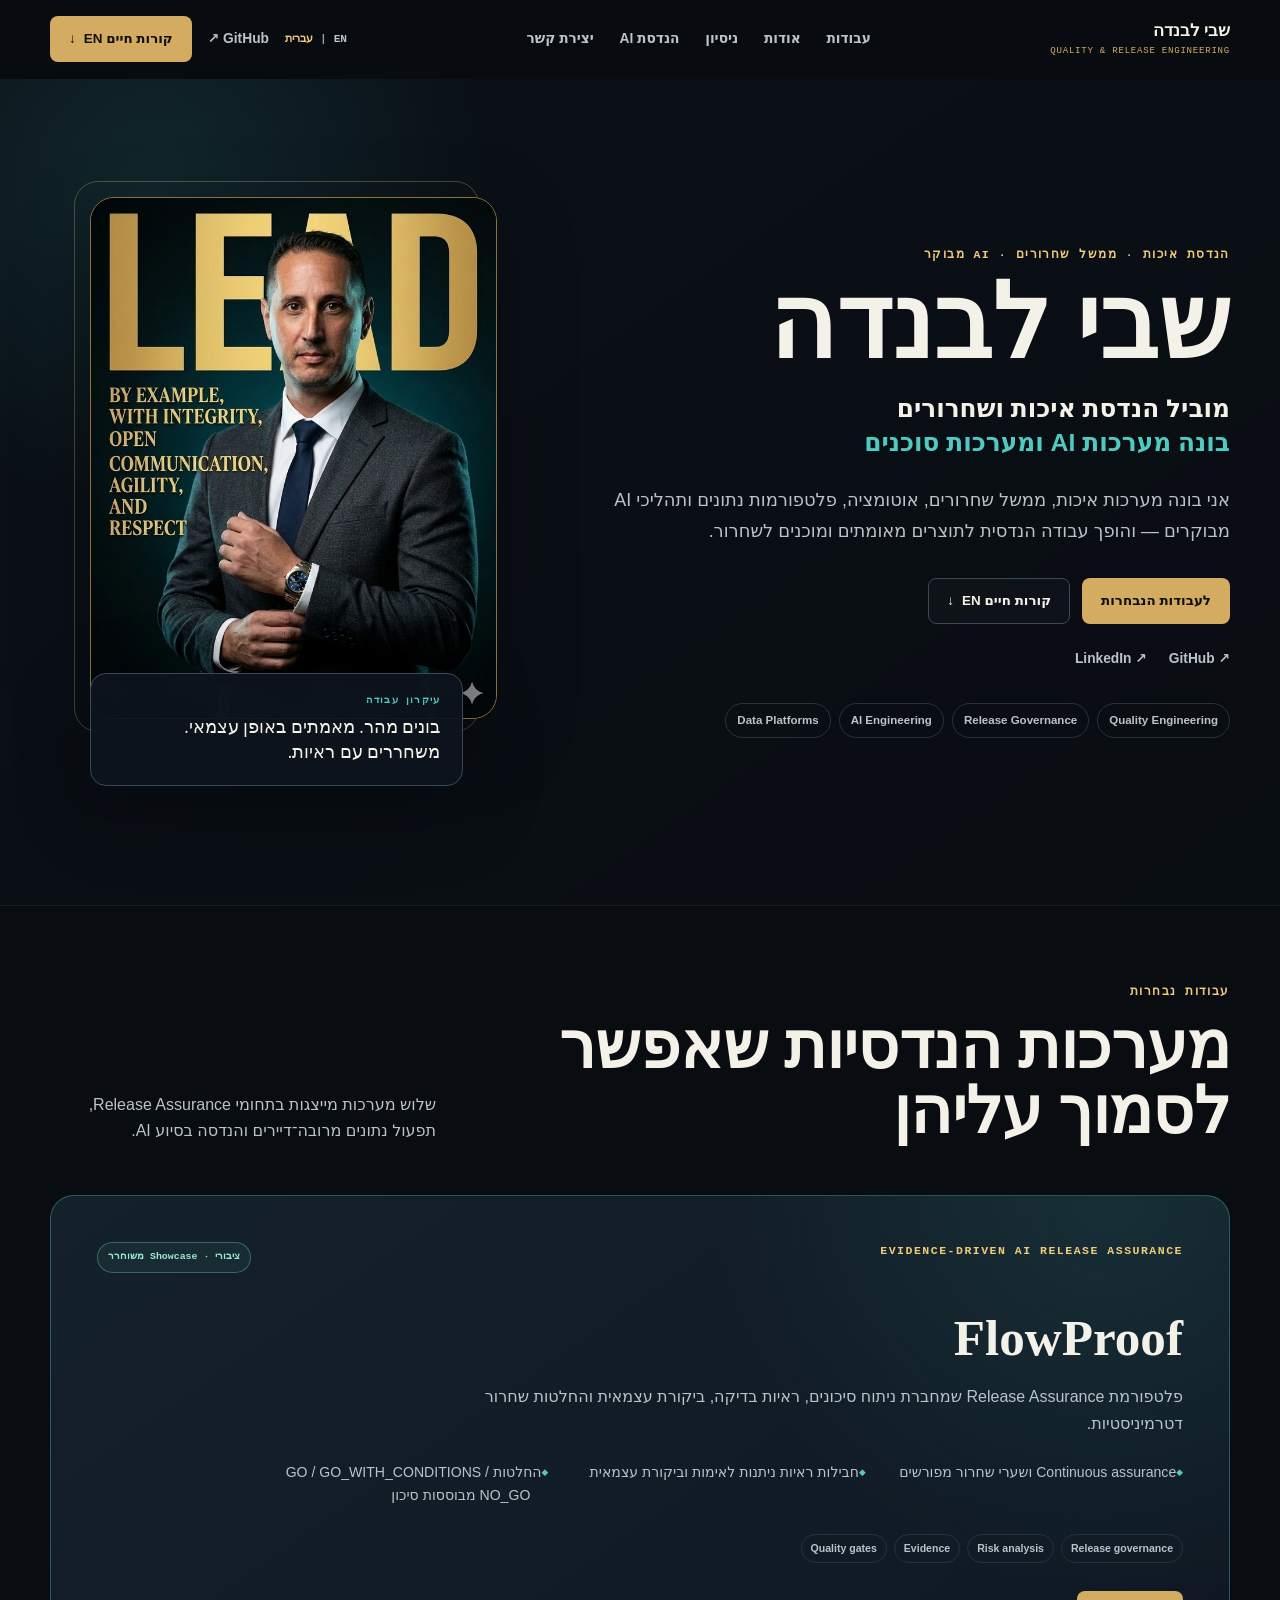
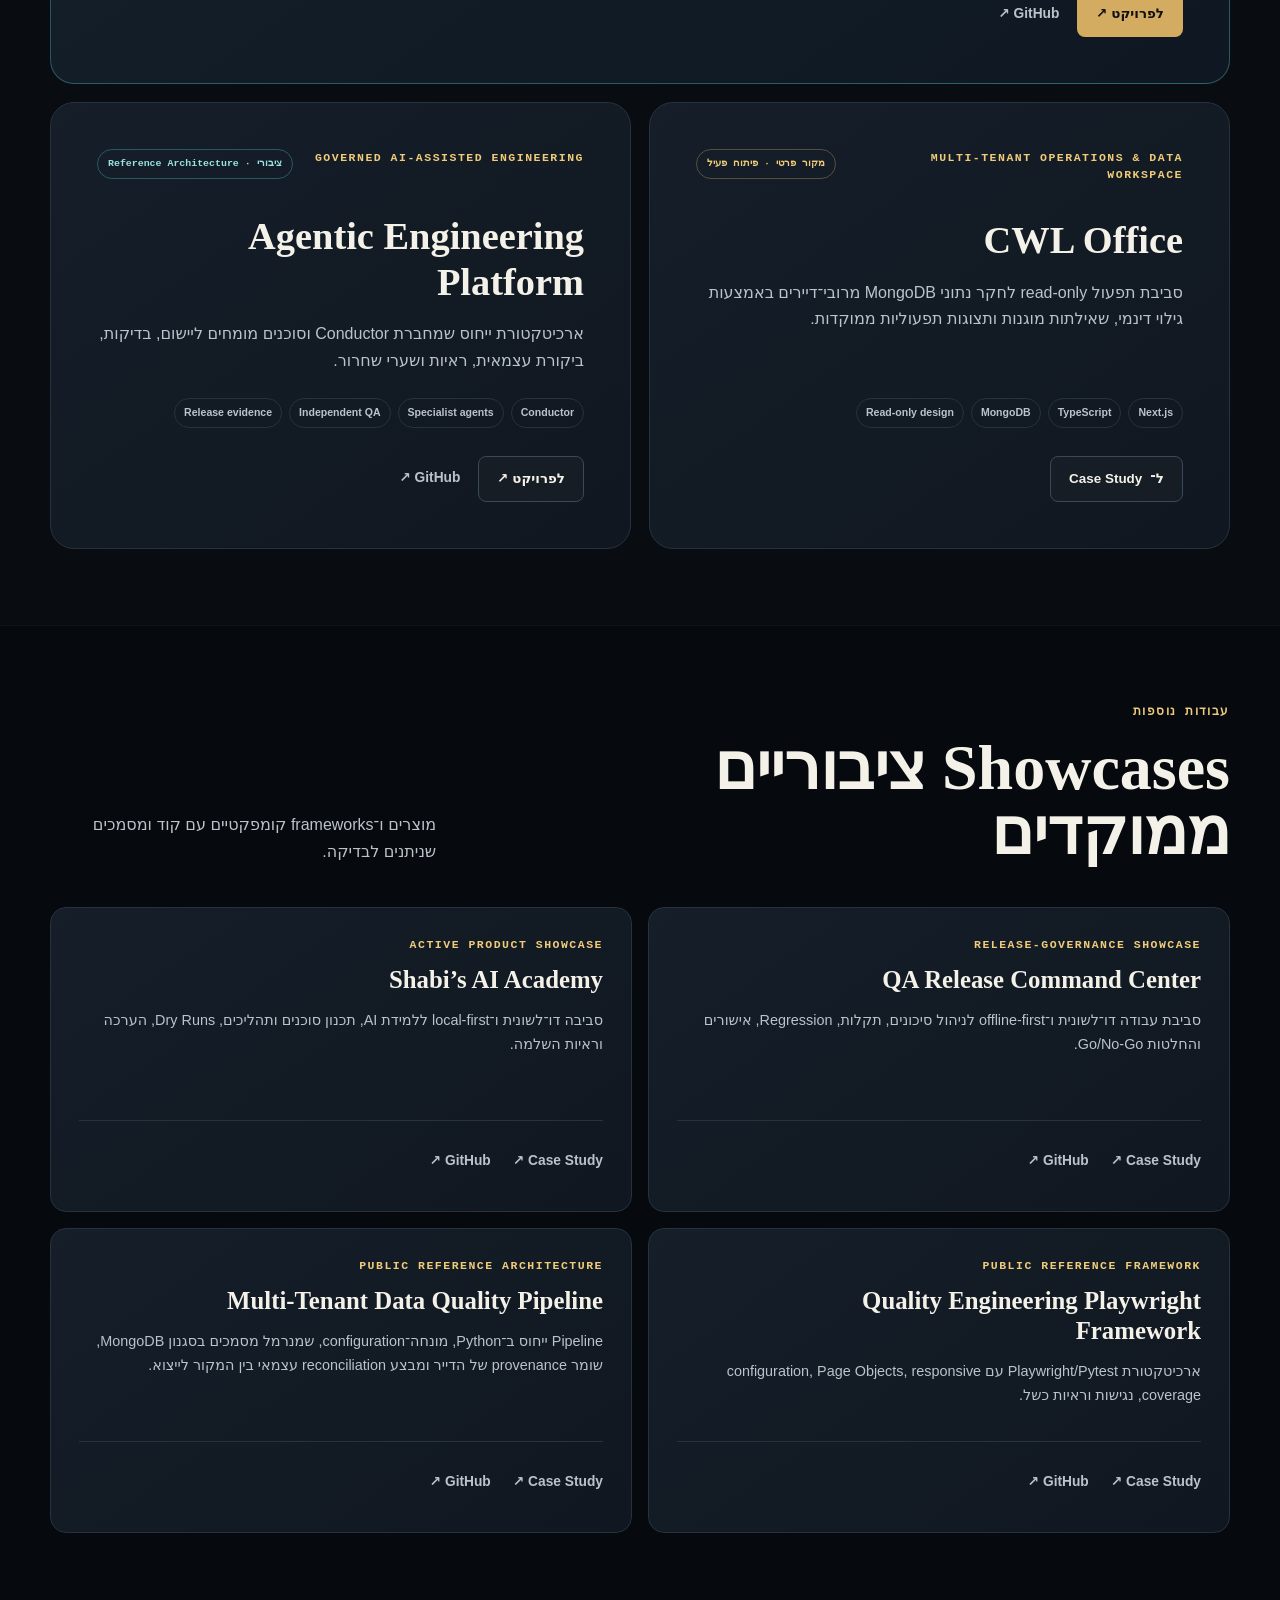
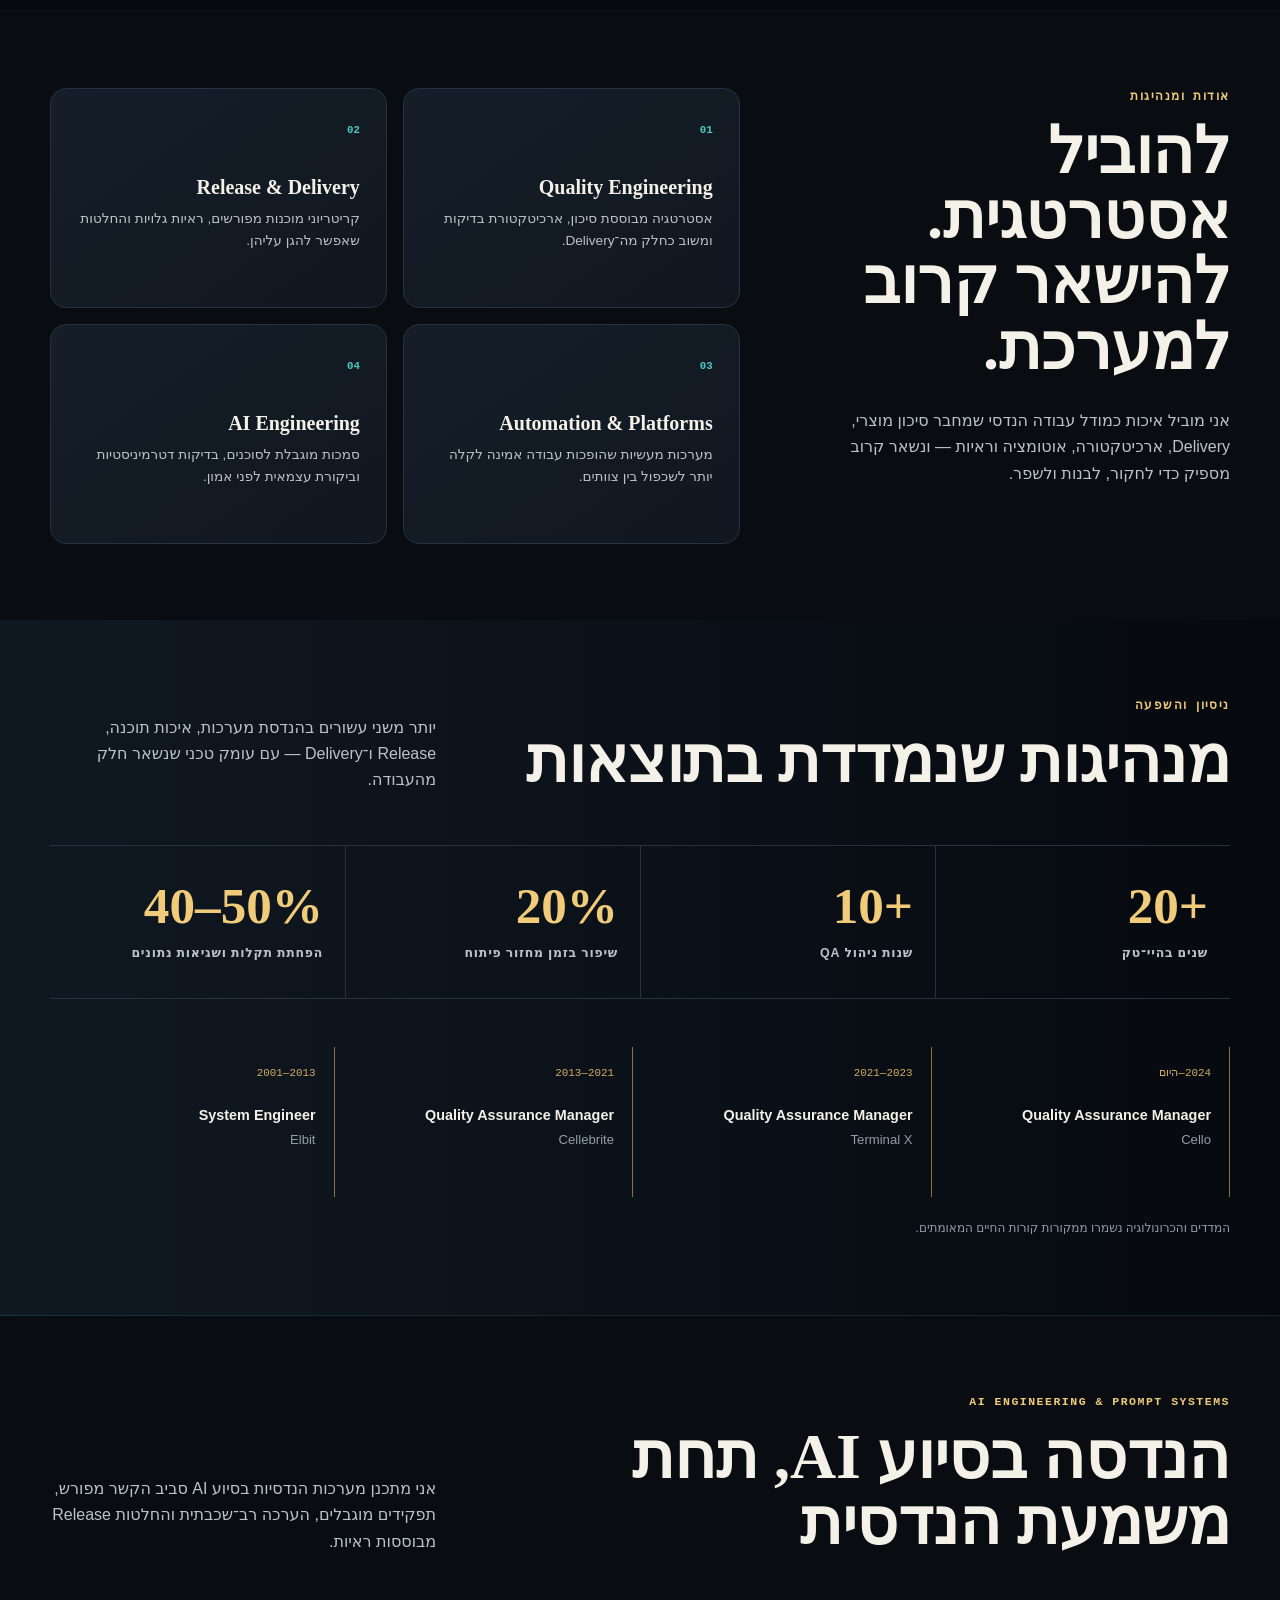
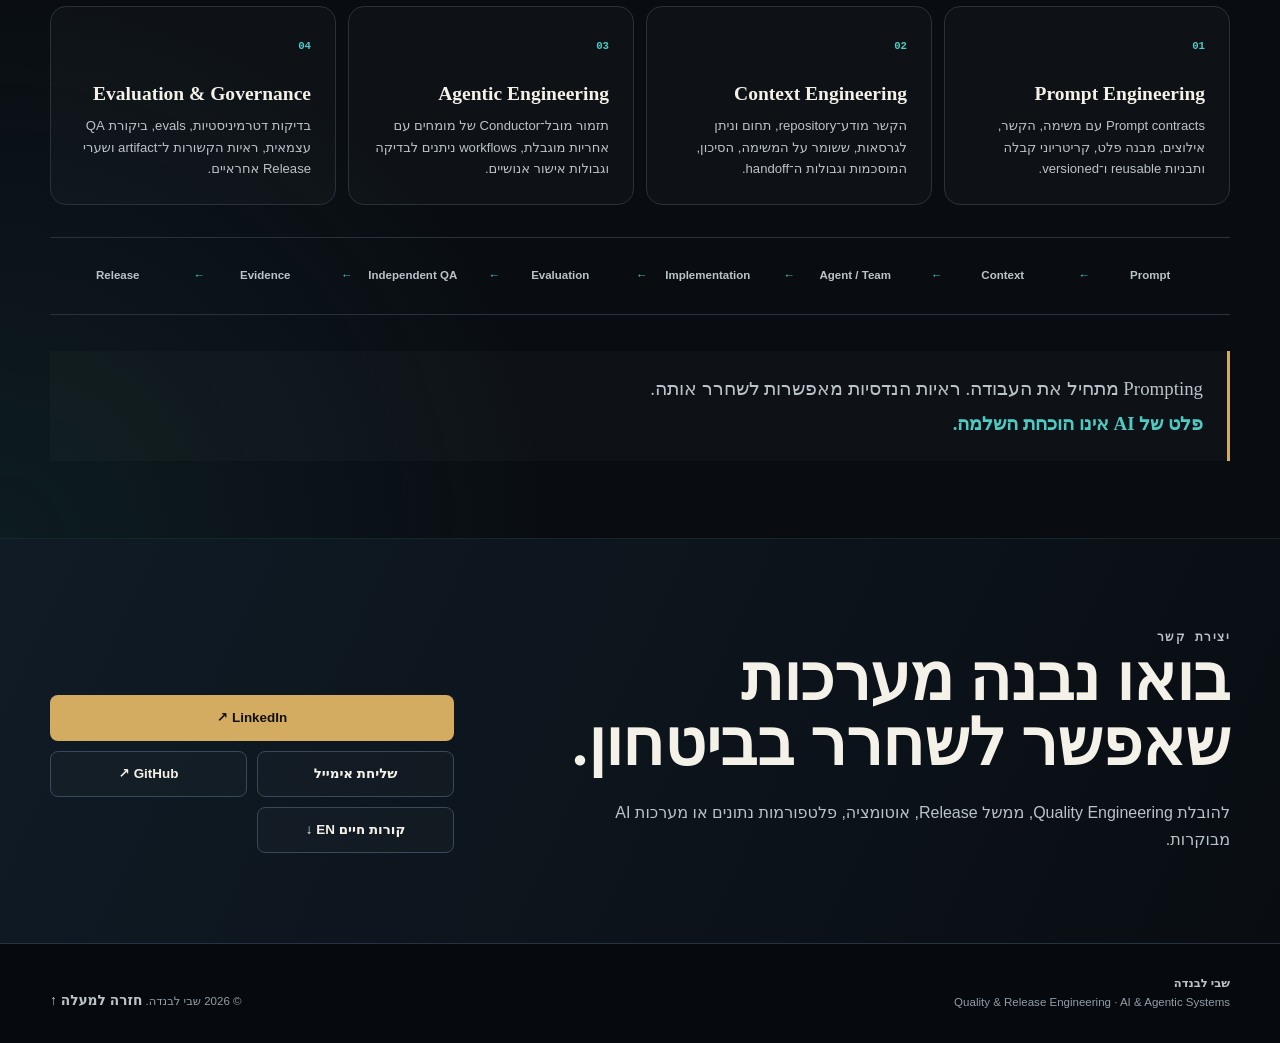
==== he/index.html @ 8bf3b3a1 "feat(portfolio): add RC2 bilingual AI experience" ====
<!doctype html>
<html lang="he" dir="rtl">
  <head>
    <meta charset="utf-8" />
    <meta name="viewport" content="width=device-width, initial-scale=1" />
    <title>שבי לבנדה | מוביל הנדסת איכות ושחרורים | בונה מערכות AI</title>
    <meta name="description" content="שבי לבנדה בונה מערכות איכות, ממשל שחרורים, אוטומציה, פלטפורמות נתונים ותהליכי AI מבוקרים." />
    <meta name="theme-color" content="#090d12" />
    <meta name="color-scheme" content="dark" />
    <link rel="alternate" hreflang="en" href="../index.html" />
    <link rel="alternate" hreflang="he" href="index.html" />
    <link rel="alternate" hreflang="x-default" href="../index.html" />
    <meta property="og:type" content="website" />
    <meta property="og:locale" content="he_IL" />
    <meta property="og:locale:alternate" content="en_US" />
    <meta property="og:title" content="שבי לבנדה | מוביל הנדסת איכות ושחרורים" />
    <meta property="og:description" content="איכות, Release, אוטומציה, פלטפורמות נתונים והנדסת AI מבוקרת." />
    <meta property="og:image" content="../assets/og-image.png" />
    <meta property="og:image:width" content="1200" />
    <meta property="og:image:height" content="630" />
    <meta property="og:image:alt" content="שבי לבנדה — מוביל הנדסת איכות ושחרורים" />
    <meta name="twitter:card" content="summary_large_image" />
    <meta name="twitter:title" content="שבי לבנדה | הנדסת איכות ושחרורים" />
    <meta name="twitter:description" content="בונים מהר. מאמתים באופן עצמאי. משחררים עם ראיות." />
    <meta name="twitter:image" content="../assets/og-image.png" />
    <link rel="icon" href="../assets/favicon.svg" type="image/svg+xml" />
    <link rel="stylesheet" href="../styles.css" />
    <script src="../script.js" defer></script>
  </head>
  <body>
    <a class="skip-link" href="#main-content">דילוג לתוכן הראשי</a>
    <header class="site-header" data-header>
      <div class="header-inner">
        <a class="brand" href="#top" aria-label="שבי לבנדה, דף הבית">
          <span class="brand-name">שבי לבנדה</span><span class="brand-role">Quality &amp; Release Engineering</span>
        </a>
        <nav class="desktop-nav" aria-label="ניווט ראשי">
          <a href="#work">עבודות</a><a href="#about">אודות</a><a href="#experience">ניסיון</a><a href="#ai-engineering">הנדסת AI</a><a href="#contact">יצירת קשר</a>
        </nav>
        <div class="header-actions">
          <nav class="language-switch desktop-language" aria-label="בחירת שפה">
            <a href="../index.html" hreflang="en" lang="en" dir="ltr">EN</a><span aria-hidden="true">|</span><a href="index.html" hreflang="he" lang="he" aria-current="page">עברית</a>
          </nav>
          <a class="icon-link desktop-social" href="https://github.com/ShabiLev" target="_blank" rel="noopener noreferrer" aria-label="הפרופיל של שבי לבנדה ב-GitHub, נפתח בחלון חדש">GitHub ↗</a>
          <a class="button button-primary header-cv" href="../assets/cv/Shabi-Levanda-CV-EN.pdf" download>קורות חיים EN <span aria-hidden="true">↓</span></a>
          <button class="menu-toggle" type="button" aria-expanded="false" aria-controls="mobile-navigation" aria-label="פתיחת תפריט הניווט" data-menu-open-label="פתיחת תפריט הניווט" data-menu-close-label="סגירת תפריט הניווט" data-menu-toggle><span></span><span></span><span></span></button>
        </div>
      </div>
      <nav id="mobile-navigation" class="mobile-nav" aria-label="ניווט במובייל" data-mobile-nav>
        <a href="#work">עבודות נבחרות</a><a href="#about">אודות</a><a href="#experience">ניסיון והשפעה</a><a href="#ai-engineering">הנדסת AI</a><a href="#contact">יצירת קשר</a><a href="../assets/cv/Shabi-Levanda-CV-EN.pdf" download>הורדת קורות חיים באנגלית ↓</a><a class="mobile-language" href="../index.html" hreflang="en" lang="en" dir="ltr">English</a>
      </nav>
    </header>

    <main id="main-content" tabindex="-1">
      <section id="top" class="hero" aria-labelledby="hero-title">
        <div class="hero-glow" aria-hidden="true"></div>
        <div class="shell hero-grid">
          <div class="hero-copy">
            <p class="eyebrow">הנדסת איכות · ממשל שחרורים · AI מבוקר</p>
            <h1 id="hero-title">שבי לבנדה</h1>
            <p class="hero-role">מוביל הנדסת איכות ושחרורים<span>בונה מערכות AI ומערכות סוכנים</span></p>
            <p class="hero-value">אני בונה מערכות איכות, ממשל שחרורים, אוטומציה, פלטפורמות נתונים ותהליכי AI מבוקרים — והופך עבודה הנדסית לתוצרים מאומתים ומוכנים לשחרור.</p>
            <div class="hero-actions"><a class="button button-primary" href="#work">לעבודות הנבחרות</a><a class="button button-secondary" href="../assets/cv/Shabi-Levanda-CV-EN.pdf" download>קורות חיים EN <span aria-hidden="true">↓</span></a></div>
            <div class="hero-links" aria-label="פרופילים מקצועיים"><a href="https://github.com/ShabiLev" target="_blank" rel="noopener noreferrer"><bdi>GitHub ↗</bdi></a><a href="https://www.linkedin.com/in/shabi-levanda/" target="_blank" rel="noopener noreferrer"><bdi>LinkedIn ↗</bdi></a></div>
            <ul class="capability-list" aria-label="יכולות מרכזיות"><li>Quality Engineering</li><li>Release Governance</li><li>AI Engineering</li><li>Data Platforms</li></ul>
          </div>
          <figure class="portrait-card">
            <div class="portrait-frame"><img src="../assets/shabi-levanda-portrait.jpg" alt="שבי לבנדה בחליפה כהה" width="700" height="896" fetchpriority="high" /></div>
            <figcaption><span>עיקרון עבודה</span>בונים מהר. מאמתים באופן עצמאי. משחררים עם ראיות.</figcaption>
          </figure>
        </div>
      </section>

      <section id="work" class="section section-work" aria-labelledby="work-title">
        <div class="shell">
          <div class="section-heading"><div><p class="eyebrow">עבודות נבחרות</p><h2 id="work-title">מערכות הנדסיות שאפשר לסמוך עליהן</h2></div><p>שלוש מערכות מייצגות בתחומי Release Assurance, תפעול נתונים מרובה־דיירים והנדסה בסיוע AI.</p></div>
          <div class="featured-grid">
            <article class="featured-card featured-flowproof">
              <div class="project-topline"><p class="project-kicker">Evidence-Driven AI Release Assurance</p><span class="status status-public">ציבורי · Showcase משוחרר</span></div>
              <h3><bdi>FlowProof</bdi></h3><p class="project-summary">פלטפורמת Release Assurance שמחברת ניתוח סיכונים, ראיות בדיקה, ביקורת עצמאית והחלטות שחרור דטרמיניסטיות.</p>
              <ul class="project-points"><li>Continuous assurance ושערי שחרור מפורשים</li><li>חבילות ראיות ניתנות לאימות וביקורת עצמאית</li><li>החלטות GO / GO_WITH_CONDITIONS / NO_GO מבוססות סיכון</li></ul>
              <div class="tag-list" aria-label="יכולות FlowProof"><span>Release governance</span><span>Risk analysis</span><span>Evidence</span><span>Quality gates</span></div>
              <div class="project-actions"><a class="button button-primary" href="https://github.com/ShabiLev/flowproof-ai-release-gate/blob/main/docs/ARCHITECTURE.md" target="_blank" rel="noopener noreferrer" aria-label="ארכיטקטורת FlowProof, נפתחת בחלון חדש">לפרויקט ↗</a><a class="text-link" href="https://github.com/ShabiLev/flowproof-ai-release-gate" target="_blank" rel="noopener noreferrer" aria-label="FlowProof ב-GitHub, נפתח בחלון חדש">GitHub ↗</a></div>
            </article>
            <article class="featured-card">
              <div class="project-topline"><p class="project-kicker">Multi-Tenant Operations &amp; Data Workspace</p><span class="status status-private">מקור פרטי · פיתוח פעיל</span></div>
              <h3><bdi>CWL Office</bdi></h3><p class="project-summary">סביבת תפעול read-only לחקר נתוני MongoDB מרובי־דיירים באמצעות גילוי דינמי, שאילתות מוגנות ותצוגות תפעוליות ממוקדות.</p>
              <div class="tag-list" aria-label="יכולות CWL Office"><span>Next.js</span><span>TypeScript</span><span>MongoDB</span><span>Read-only design</span></div>
              <div class="project-actions"><a class="button button-secondary" href="projects/cwl-office/">ל־<bdi dir="ltr">Case Study</bdi></a></div>
            </article>
            <article class="featured-card">
              <div class="project-topline"><p class="project-kicker">Governed AI-Assisted Engineering</p><span class="status status-reference">ציבורי · Reference Architecture</span></div>
              <h3><bdi>Agentic Engineering Platform</bdi></h3><p class="project-summary">ארכיטקטורת ייחוס שמחברת Conductor וסוכנים מומחים ליישום, בדיקות, ביקורת עצמאית, ראיות ושערי שחרור.</p>
              <div class="tag-list" aria-label="יכולות Agentic Engineering Platform"><span>Conductor</span><span>Specialist agents</span><span>Independent QA</span><span>Release evidence</span></div>
              <div class="project-actions"><a class="button button-secondary" href="https://github.com/ShabiLev/agentic-engineering-platform/blob/main/docs/PORTFOLIO_CASE_STUDY.md" target="_blank" rel="noopener noreferrer" aria-label="Case Study של Agentic Engineering Platform, נפתח בחלון חדש">לפרויקט ↗</a><a class="text-link" href="https://github.com/ShabiLev/agentic-engineering-platform" target="_blank" rel="noopener noreferrer" aria-label="Agentic Engineering Platform ב-GitHub, נפתח בחלון חדש">GitHub ↗</a></div>
            </article>
          </div>
        </div>
      </section>

      <section id="more-work" class="section section-alt" aria-labelledby="more-work-title">
        <div class="shell"><div class="section-heading compact-heading"><div><p class="eyebrow">עבודות נוספות</p><h2 id="more-work-title">Showcases ציבוריים ממוקדים</h2></div><p>מוצרים ו־frameworks קומפקטיים עם קוד ומסמכים שניתנים לבדיקה.</p></div>
          <div class="more-grid">
            <article class="project-card"><p class="project-kicker">Release-Governance Showcase</p><h3><bdi>QA Release Command Center</bdi></h3><p>סביבת עבודה דו־לשונית ו־offline-first לניהול סיכונים, תקלות, Regression, אישורים והחלטות Go/No-Go.</p><div class="compact-actions"><a href="https://github.com/ShabiLev/QA_Release_Command_Center_Kit/blob/main/docs/portfolio/CASE_STUDY.md" target="_blank" rel="noopener noreferrer">Case Study ↗</a><a href="https://github.com/ShabiLev/QA_Release_Command_Center_Kit" target="_blank" rel="noopener noreferrer">GitHub ↗</a></div></article>
            <article class="project-card"><p class="project-kicker">Active Product Showcase</p><h3><bdi>Shabi’s AI Academy</bdi></h3><p>סביבה דו־לשונית ו־local-first ללמידת AI, תכנון סוכנים ותהליכים, Dry Runs, הערכה וראיות השלמה.</p><div class="compact-actions"><a href="https://github.com/ShabiLev/Shabi-s-AI-Academy/blob/main/docs/portfolio/CASE_STUDY.md" target="_blank" rel="noopener noreferrer">Case Study ↗</a><a href="https://github.com/ShabiLev/Shabi-s-AI-Academy" target="_blank" rel="noopener noreferrer">GitHub ↗</a></div></article>
            <article class="project-card"><p class="project-kicker">Public Reference Framework</p><h3><bdi>Quality Engineering Playwright Framework</bdi></h3><p>ארכיטקטורת Playwright/Pytest עם configuration, Page Objects, responsive coverage, נגישות וראיות כשל.</p><div class="compact-actions"><a href="https://github.com/ShabiLev/quality-engineering-playwright-framework/blob/main/docs/PORTFOLIO_CASE_STUDY.md" target="_blank" rel="noopener noreferrer">Case Study ↗</a><a href="https://github.com/ShabiLev/quality-engineering-playwright-framework" target="_blank" rel="noopener noreferrer">GitHub ↗</a></div></article>
            <article class="project-card"><p class="project-kicker">Public Reference Architecture</p><h3><bdi>Multi-Tenant Data Quality Pipeline</bdi></h3><p><bdi dir="ltr">Pipeline</bdi> ייחוס ב־<bdi dir="ltr">Python</bdi>, מונחה־<bdi dir="ltr">configuration</bdi>, שמנרמל מסמכים בסגנון <bdi dir="ltr">MongoDB</bdi>, שומר <bdi dir="ltr">provenance</bdi> של הדייר ומבצע <bdi dir="ltr">reconciliation</bdi> עצמאי בין המקור לייצוא.</p><div class="compact-actions"><a href="https://github.com/ShabiLev/multi-tenant-data-quality-pipeline/blob/main/docs/PORTFOLIO_CASE_STUDY.md" target="_blank" rel="noopener noreferrer">Case Study ↗</a><a href="https://github.com/ShabiLev/multi-tenant-data-quality-pipeline" target="_blank" rel="noopener noreferrer">GitHub ↗</a></div></article>
          </div>
        </div>
      </section>

      <section id="about" class="section" aria-labelledby="about-title"><div class="shell about-grid"><div class="about-intro"><p class="eyebrow">אודות ומנהיגות</p><h2 id="about-title">להוביל אסטרטגית. להישאר קרוב למערכת.</h2><p>אני מוביל איכות כמודל עבודה הנדסי שמחבר סיכון מוצרי, Delivery, ארכיטקטורה, אוטומציה וראיות — ונשאר קרוב מספיק כדי לחקור, לבנות ולשפר.</p></div><div class="pillar-grid"><article><span>01</span><h3>Quality Engineering</h3><p>אסטרטגיה מבוססת סיכון, ארכיטקטורת בדיקות ומשוב כחלק מה־Delivery.</p></article><article><span>02</span><h3>Release &amp; Delivery</h3><p>קריטריוני מוכנות מפורשים, ראיות גלויות והחלטות שאפשר להגן עליהן.</p></article><article><span>03</span><h3>Automation &amp; Platforms</h3><p>מערכות מעשיות שהופכות עבודה אמינה לקלה יותר לשכפול בין צוותים.</p></article><article><span>04</span><h3>AI Engineering</h3><p>סמכות מוגבלת לסוכנים, בדיקות דטרמיניסטיות וביקורת עצמאית לפני אמון.</p></article></div></div></section>

      <section id="experience" class="section section-impact" aria-labelledby="experience-title"><div class="shell"><div class="section-heading"><div><p class="eyebrow">ניסיון והשפעה</p><h2 id="experience-title">מנהיגות שנמדדת בתוצאות</h2></div><p>יותר משני עשורים בהנדסת מערכות, איכות תוכנה, Release ו־Delivery — עם עומק טכני שנשאר חלק מהעבודה.</p></div><dl class="metrics" aria-label="השפעה מקצועית מאומתת"><div><dt><bdi>20+</bdi></dt><dd>שנים בהיי־טק</dd></div><div><dt><bdi>10+</bdi></dt><dd>שנות ניהול QA</dd></div><div><dt><bdi>20%</bdi></dt><dd>שיפור בזמן מחזור פיתוח</dd></div><div><dt><bdi>40–50%</bdi></dt><dd>הפחתת תקלות ושגיאות נתונים</dd></div></dl><ol class="experience-line" aria-label="ציר זמן מקצועי"><li><span><bdi>2024—היום</bdi></span><strong>Quality Assurance Manager</strong><em>Cello</em></li><li><span><bdi>2021—2023</bdi></span><strong>Quality Assurance Manager</strong><em>Terminal X</em></li><li><span><bdi>2013—2021</bdi></span><strong>Quality Assurance Manager</strong><em>Cellebrite</em></li><li><span><bdi>2001—2013</bdi></span><strong>System Engineer</strong><em>Elbit</em></li></ol><p class="source-note">המדדים והכרונולוגיה נשמרו ממקורות קורות החיים המאומתים.</p></div></section>

      <section id="ai-engineering" class="section section-ai" aria-labelledby="ai-title"><div class="shell"><div class="section-heading ai-heading"><div><p class="eyebrow">AI Engineering &amp; Prompt Systems</p><h2 id="ai-title">הנדסה בסיוע AI, תחת משמעת הנדסית</h2></div><p class="ai-copy">אני מתכנן מערכות הנדסיות בסיוע AI סביב הקשר מפורש, תפקידים מוגבלים, הערכה רב־שכבתית והחלטות Release מבוססות ראיות.</p></div><div class="ai-capabilities"><article><span>01</span><h3>Prompt Engineering</h3><p>Prompt contracts עם משימה, הקשר, אילוצים, מבנה פלט, קריטריוני קבלה ותבניות reusable ו־versioned.</p></article><article><span>02</span><h3>Context Engineering</h3><p>הקשר מודע־repository, תחום וניתן לגרסאות, ששומר על המשימה, הסיכון, המוסכמות וגבולות ה־handoff.</p></article><article><span>03</span><h3>Agentic Engineering</h3><p>תזמור מובל־Conductor של מומחים עם אחריות מוגבלת, workflows ניתנים לבדיקה וגבולות אישור אנושיים.</p></article><article><span>04</span><h3>Evaluation &amp; Governance</h3><p>בדיקות דטרמיניסטיות, evals, ביקורת QA עצמאית, ראיות הקשורות ל־artifact ושערי Release אחראיים.</p></article></div><ol class="ai-flow" aria-label="תהליך הנדסת AI מבוקר"><li>Prompt</li><li>Context</li><li>Agent / Team</li><li>Implementation</li><li>Evaluation</li><li>Independent QA</li><li>Evidence</li><li>Release</li></ol><blockquote>Prompting מתחיל את העבודה. ראיות הנדסיות מאפשרות לשחרר אותה.<strong>פלט של AI אינו הוכחת השלמה.</strong></blockquote></div></section>

      <section id="contact" class="section section-contact" aria-labelledby="contact-title"><div class="shell contact-grid"><div><p class="eyebrow">יצירת קשר</p><h2 id="contact-title">בואו נבנה מערכות שאפשר לשחרר בביטחון.</h2><p>להובלת Quality Engineering, ממשל Release, אוטומציה, פלטפורמות נתונים או מערכות AI מבוקרות.</p></div><div class="contact-actions"><a class="button button-primary" href="https://www.linkedin.com/in/shabi-levanda/" target="_blank" rel="noopener noreferrer">LinkedIn ↗</a><a class="button button-secondary" href="mailto:shabi231@gmail.com">שליחת אימייל</a><a class="button button-secondary" href="https://github.com/ShabiLev" target="_blank" rel="noopener noreferrer">GitHub ↗</a><a class="button button-secondary" href="../assets/cv/Shabi-Levanda-CV-EN.pdf" download>קורות חיים EN ↓</a></div></div></section>
    </main>
    <footer class="site-footer"><div class="shell footer-inner"><p><strong>שבי לבנדה</strong><br />Quality &amp; Release Engineering · AI &amp; Agentic Systems</p><p>© <span data-year>2026</span> שבי לבנדה. <a href="#top">חזרה למעלה ↑</a></p></div></footer>
  </body>
</html>
---- styles.css ----
:root {
  --bg: #090d12;
  --bg-deep: #060a0f;
  --surface: #101720;
  --surface-elevated: #151e29;
  --surface-soft: #0d141d;
  --text: #f4f1e8;
  --text-secondary: #bbc3ca;
  --text-muted: #929da7;
  --gold: #d3ac62;
  --gold-bright: #f0cc7a;
  --gold-dark: #8f713c;
  --teal: #4ecac2;
  --teal-soft: #183c3c;
  --border: #263240;
  --border-strong: #39495a;
  --focus: #ffe09b;
  --success: #63d4ae;
  --font-display: "Iowan Old Style", "Palatino Linotype", Palatino, Georgia, serif;
  --font-body: Inter, Aptos, "Segoe UI", system-ui, sans-serif;
  --font-mono: "Cascadia Code", "SFMono-Regular", Consolas, monospace;
  --shell: 1180px;
  --radius-sm: 8px;
  --radius: 16px;
  --radius-lg: 24px;
  --shadow: 0 24px 80px rgb(0 0 0 / 28%);
  --section-space: clamp(52px, 6vw, 92px);
}

*,
*::before,
*::after {
  box-sizing: border-box;
}

html {
  scroll-behavior: smooth;
  scroll-padding-top: 92px;
}

body {
  margin: 0;
  overflow-x: hidden;
  background: var(--bg);
  color: var(--text);
  font-family: var(--font-body);
  font-size: 1rem;
  line-height: 1.65;
  -webkit-font-smoothing: antialiased;
}

body.menu-open {
  overflow: hidden;
}

img {
  display: block;
  max-width: 100%;
}

a {
  color: inherit;
}

button,
a {
  -webkit-tap-highlight-color: transparent;
}

button {
  font: inherit;
}

::selection {
  background: var(--gold);
  color: var(--bg-deep);
}

:focus-visible {
  outline: 3px solid var(--focus);
  outline-offset: 4px;
  border-radius: 4px;
}

.skip-link {
  position: fixed;
  top: 10px;
  inset-inline-start: 10px;
  z-index: 200;
  padding: 10px 14px;
  transform: translateY(-160%);
  border-radius: var(--radius-sm);
  background: var(--focus);
  color: var(--bg-deep);
  font-weight: 800;
  text-decoration: none;
}

.skip-link:focus {
  transform: translateY(0);
}

.shell {
  width: min(calc(100% - 40px), var(--shell));
  margin-inline: auto;
}

.section {
  padding-block: var(--section-space);
}

.section-alt {
  background: var(--bg-deep);
  border-block: 1px solid rgb(255 255 255 / 4%);
}

.eyebrow,
.project-kicker {
  margin: 0 0 14px;
  color: var(--gold-bright);
  font-family: var(--font-mono);
  font-size: 0.72rem;
  font-weight: 700;
  letter-spacing: 0.13em;
  line-height: 1.5;
  text-transform: uppercase;
}

h1,
h2,
h3,
p {
  margin-top: 0;
}

h1,
h2 {
  font-family: var(--font-display);
  font-weight: 600;
  letter-spacing: -0.035em;
}

h1 {
  max-width: 800px;
  margin-bottom: 20px;
  font-size: clamp(3.7rem, 8vw, 7.4rem);
  line-height: 0.92;
}

h2 {
  max-width: 760px;
  margin-bottom: 0;
  font-size: clamp(2.4rem, 5vw, 4.6rem);
  line-height: 1.02;
}

h3 {
  line-height: 1.2;
}

.site-header {
  position: sticky;
  top: 0;
  z-index: 100;
  border-bottom: 1px solid transparent;
  background: rgb(9 13 18 / 82%);
  backdrop-filter: blur(18px);
  transition:
    border-color 180ms ease,
    background 180ms ease;
}

.site-header.scrolled,
.site-header.menu-active {
  border-color: var(--border);
  background: rgb(9 13 18 / 96%);
}

.header-inner {
  display: flex;
  width: min(calc(100% - 40px), var(--shell));
  min-height: 78px;
  margin-inline: auto;
  align-items: center;
  justify-content: space-between;
  gap: 24px;
}

.brand {
  display: flex;
  min-width: max-content;
  flex-direction: column;
  color: var(--text);
  line-height: 1.15;
  text-decoration: none;
}

.brand-name {
  font-family: var(--font-display);
  font-size: 1.08rem;
  font-weight: 700;
}

.brand-role {
  margin-top: 5px;
  color: var(--gold);
  font-family: var(--font-mono);
  font-size: 0.57rem;
  letter-spacing: 0.08em;
  text-transform: uppercase;
}

.desktop-nav {
  display: flex;
  align-items: center;
  gap: clamp(16px, 2vw, 28px);
}

.language-switch {
  display: flex;
  align-items: center;
  gap: 7px;
  color: var(--text-muted);
  font-family: var(--font-mono);
  font-size: 0.7rem;
  font-weight: 700;
}

.language-switch a {
  min-height: 44px;
  align-content: center;
  color: var(--text-secondary);
  text-decoration: none;
}

.language-switch a[aria-current="page"] {
  color: var(--gold-bright);
}

.desktop-nav a,
.icon-link,
.hero-links a,
.text-link,
.compact-actions a,
.site-footer a {
  color: var(--text-secondary);
  font-size: 0.86rem;
  font-weight: 700;
  text-decoration: none;
  transition: color 160ms ease;
}

.desktop-nav a:hover,
.icon-link:hover,
.hero-links a:hover,
.text-link:hover,
.compact-actions a:hover,
.site-footer a:hover {
  color: var(--gold-bright);
}

.header-actions {
  display: flex;
  align-items: center;
  gap: 16px;
}

.button {
  display: inline-flex;
  min-height: 46px;
  align-items: center;
  justify-content: center;
  gap: 8px;
  padding: 11px 18px;
  border: 1px solid transparent;
  border-radius: var(--radius-sm);
  font-size: 0.84rem;
  font-weight: 800;
  line-height: 1.2;
  text-decoration: none;
  transition:
    transform 160ms ease,
    background 160ms ease,
    border-color 160ms ease;
}

.button:hover {
  transform: translateY(-2px);
}

.button-primary {
  background: var(--gold);
  color: #11100d;
}

.button-primary:hover {
  background: var(--gold-bright);
}

.button-secondary {
  border-color: var(--border-strong);
  background: rgb(255 255 255 / 2%);
  color: var(--text);
}

.button-secondary:hover {
  border-color: var(--gold);
  background: rgb(211 172 98 / 7%);
}

.menu-toggle {
  display: none;
  width: 46px;
  height: 46px;
  padding: 11px;
  border: 1px solid var(--border);
  border-radius: var(--radius-sm);
  background: var(--surface);
  color: var(--text);
  cursor: pointer;
}

.menu-toggle span {
  display: block;
  width: 100%;
  height: 2px;
  margin-block: 4px;
  border-radius: 2px;
  background: currentcolor;
  transition:
    transform 180ms ease,
    opacity 180ms ease;
}

.menu-toggle[aria-expanded="true"] span:first-child {
  transform: translateY(6px) rotate(45deg);
}

.menu-toggle[aria-expanded="true"] span:nth-child(2) {
  opacity: 0;
}

.menu-toggle[aria-expanded="true"] span:last-child {
  transform: translateY(-6px) rotate(-45deg);
}

.mobile-nav {
  display: none;
}

.hero {
  position: relative;
  min-height: calc(100svh - 78px);
  overflow: clip;
  padding-block: clamp(66px, 8vw, 108px);
  border-bottom: 1px solid rgb(255 255 255 / 5%);
  background:
    linear-gradient(145deg, rgb(11 18 26 / 70%), rgb(9 13 18 / 96%)),
    var(--bg);
}

.hero-glow {
  position: absolute;
  z-index: 0;
  top: -30%;
  inset-inline-end: -15%;
  width: min(700px, 70vw);
  aspect-ratio: 1;
  border-radius: 50%;
  background: radial-gradient(circle, rgb(35 103 104 / 26%) 0%, transparent 68%);
  pointer-events: none;
}

.hero-grid {
  position: relative;
  z-index: 1;
  display: grid;
  grid-template-columns: minmax(0, 1.18fr) minmax(300px, 0.82fr);
  align-items: center;
  gap: clamp(46px, 7vw, 96px);
}

.hero-copy {
  padding-block: 20px;
}

.hero-role {
  margin-bottom: 24px;
  color: var(--text);
  font-size: clamp(1.15rem, 2vw, 1.55rem);
  font-weight: 700;
  line-height: 1.4;
}

.hero-role span {
  display: block;
  color: var(--teal);
}

.hero-value {
  max-width: 680px;
  margin-bottom: 30px;
  color: var(--text-secondary);
  font-size: clamp(1.02rem, 1.4vw, 1.18rem);
  line-height: 1.75;
}

.hero-actions,
.project-actions,
.compact-actions,
.hero-links,
.capability-list,
.tag-list {
  display: flex;
  flex-wrap: wrap;
  align-items: center;
}

.hero-actions {
  gap: 12px;
}

.hero-links {
  gap: 22px;
  margin-top: 24px;
}

.capability-list {
  gap: 8px;
  margin: 32px 0 0;
  padding: 0;
  list-style: none;
}

.capability-list li,
.tag-list span {
  border: 1px solid var(--border);
  border-radius: 999px;
  color: var(--text-secondary);
  font-size: 0.72rem;
  font-weight: 700;
}

.capability-list li {
  padding: 7px 11px;
}

.portrait-card {
  position: relative;
  max-width: 430px;
  margin-inline-start: auto;
}

.portrait-card::before {
  position: absolute;
  z-index: -1;
  inset: -16px 18px 54px -16px;
  border: 1px solid rgb(211 172 98 / 34%);
  border-radius: var(--radius-lg);
  content: "";
}

.portrait-frame {
  overflow: hidden;
  aspect-ratio: 0.78;
  border: 1px solid var(--gold-dark);
  border-radius: var(--radius-lg);
  background: var(--surface);
  box-shadow: var(--shadow);
}

.portrait-frame img {
  width: 100%;
  height: 100%;
  object-fit: cover;
}

.portrait-card figcaption {
  position: relative;
  width: calc(100% - 34px);
  margin: -46px 0 0;
  margin-inline-start: 34px;
  padding: 20px 22px;
  border: 1px solid var(--border-strong);
  border-radius: var(--radius);
  background: rgb(13 20 29 / 94%);
  box-shadow: var(--shadow);
  color: var(--text);
  font-family: var(--font-display);
  font-size: clamp(1rem, 1.4vw, 1.18rem);
  line-height: 1.4;
}

.portrait-card figcaption span {
  display: block;
  margin-bottom: 7px;
  color: var(--teal);
  font-family: var(--font-mono);
  font-size: 0.62rem;
  font-weight: 700;
  letter-spacing: 0.12em;
  text-transform: uppercase;
}

.section-heading {
  display: grid;
  grid-template-columns: minmax(0, 1.3fr) minmax(280px, 0.7fr);
  align-items: end;
  gap: clamp(34px, 6vw, 92px);
  margin-bottom: clamp(34px, 4vw, 54px);
}

.section-heading > p,
.about-intro > p:last-child,
.section-contact p,
.ai-copy {
  margin-bottom: 0;
  color: var(--text-secondary);
}

.compact-heading {
  margin-bottom: 42px;
}

.featured-grid {
  display: grid;
  grid-template-columns: repeat(2, minmax(0, 1fr));
  gap: 18px;
}

.featured-card,
.project-card,
.pillar-grid article {
  border: 1px solid var(--border);
  background: linear-gradient(145deg, var(--surface-elevated), var(--surface));
}

.featured-card {
  display: flex;
  min-height: 430px;
  flex-direction: column;
  padding: clamp(28px, 4vw, 46px);
  border-radius: var(--radius-lg);
}

.featured-flowproof {
  min-height: 480px;
  grid-column: 1 / -1;
  border-color: rgb(78 202 194 / 36%);
  background:
    radial-gradient(circle at 90% 0%, rgb(41 105 106 / 25%), transparent 34%),
    linear-gradient(145deg, #14202b, #0f1822);
}

.project-topline {
  display: flex;
  align-items: flex-start;
  justify-content: space-between;
  gap: 18px;
}

.project-kicker {
  margin-bottom: 0;
}

.status {
  flex: 0 0 auto;
  padding: 6px 10px;
  border: 1px solid var(--border-strong);
  border-radius: 999px;
  color: var(--text-secondary);
  font-family: var(--font-mono);
  font-size: 0.62rem;
  font-weight: 700;
}

.status-public {
  border-color: rgb(99 212 174 / 38%);
  background: rgb(99 212 174 / 7%);
  color: #9de8cd;
}

.status-private {
  border-color: rgb(211 172 98 / 35%);
  color: var(--gold-bright);
}

.status-reference {
  border-color: rgb(78 202 194 / 35%);
  color: #9ae3de;
}

.featured-card h3 {
  margin: 34px 0 16px;
  font-family: var(--font-display);
  font-size: clamp(2rem, 4vw, 3.7rem);
  font-weight: 600;
  letter-spacing: -0.025em;
}

.featured-card:not(.featured-flowproof) h3 {
  font-size: clamp(1.8rem, 3vw, 2.65rem);
}

.project-summary {
  max-width: 790px;
  margin-bottom: 24px;
  color: var(--text-secondary);
  font-size: 1rem;
}

.project-points {
  display: grid;
  max-width: 940px;
  margin: 0 0 26px;
  padding: 0;
  grid-template-columns: repeat(3, minmax(0, 1fr));
  gap: 12px;
  list-style: none;
}

.project-points li {
  padding-inline-start: 18px;
  color: var(--text-secondary);
  font-size: 0.88rem;
}

.project-points li::before {
  margin-inline-start: -18px;
  color: var(--teal);
  content: "◆";
  font-size: 0.55rem;
  vertical-align: 2px;
}

.tag-list {
  gap: 7px;
  margin-top: auto;
}

.tag-list span {
  padding: 5px 9px;
  font-size: 0.66rem;
}

.project-actions {
  gap: 18px;
  margin-top: 28px;
}

.more-grid,
.pillar-grid {
  display: grid;
  grid-template-columns: repeat(2, minmax(0, 1fr));
  gap: 16px;
}

.project-card {
  display: flex;
  min-height: 305px;
  flex-direction: column;
  padding: 28px;
  border-radius: var(--radius);
}

.project-card h3 {
  max-width: 430px;
  margin: 12px 0 14px;
  font-family: var(--font-display);
  font-size: 1.55rem;
  font-weight: 600;
}

.project-card > p:not(.project-kicker) {
  margin-bottom: 24px;
  color: var(--text-secondary);
  font-size: 0.9rem;
}

.compact-actions {
  gap: 22px;
  margin-top: auto;
  padding-top: 18px;
  border-top: 1px solid var(--border);
}

.compact-actions a {
  min-height: 44px;
  align-content: center;
}

.about-grid {
  display: grid;
  grid-template-columns: minmax(280px, 0.72fr) minmax(0, 1.28fr);
  align-items: start;
  gap: clamp(48px, 8vw, 118px);
}

.about-intro h2 {
  margin-bottom: 28px;
}

.pillar-grid article {
  min-height: 220px;
  padding: 26px;
  border-radius: var(--radius);
}

.pillar-grid article > span {
  color: var(--teal);
  font-family: var(--font-mono);
  font-size: 0.67rem;
  font-weight: 700;
}

.pillar-grid h3 {
  margin: 34px 0 9px;
  font-family: var(--font-display);
  font-size: 1.25rem;
}

.pillar-grid p {
  margin-bottom: 0;
  color: var(--text-secondary);
  font-size: 0.85rem;
}

.section-impact {
  background:
    linear-gradient(90deg, rgb(19 29 40 / 74%), transparent),
    var(--bg-deep);
}

.metrics {
  display: grid;
  margin: 0;
  grid-template-columns: repeat(4, minmax(0, 1fr));
  border-block: 1px solid var(--border);
}

.metrics div {
  padding: 34px 22px;
  border-inline-end: 1px solid var(--border);
}

.metrics div:last-child {
  border-inline-end: 0;
}

.metrics dt {
  color: var(--gold-bright);
  font-family: var(--font-display);
  font-size: clamp(2.2rem, 4vw, 3.7rem);
  font-weight: 600;
  line-height: 1;
}

.metrics dd {
  margin: 12px 0 0;
  color: var(--text-secondary);
  font-size: 0.78rem;
  font-weight: 700;
  letter-spacing: 0.06em;
  text-transform: uppercase;
}

.experience-line {
  display: grid;
  margin: 48px 0 0;
  padding: 0;
  grid-template-columns: repeat(4, minmax(0, 1fr));
  gap: 14px;
  list-style: none;
}

.experience-line li {
  display: flex;
  min-height: 150px;
  padding: 18px;
  padding-inline-end: 0;
  flex-direction: column;
  border-inline-start: 1px solid var(--gold-dark);
}

.experience-line span {
  color: var(--gold);
  font-family: var(--font-mono);
  font-size: 0.68rem;
}

.experience-line strong {
  margin-top: 22px;
  font-size: 0.9rem;
  line-height: 1.4;
}

.experience-line em {
  margin-top: 4px;
  color: var(--text-muted);
  font-size: 0.82rem;
  font-style: normal;
}

.source-note {
  margin: 22px 0 0;
  color: var(--text-muted);
  font-size: 0.75rem;
}

.section-ai {
  border-block: 1px solid rgb(78 202 194 / 14%);
  background:
    radial-gradient(circle at 0% 100%, rgb(27 82 83 / 22%), transparent 36%),
    var(--bg);
}

.ai-copy {
  max-width: 540px;
}

.ai-capabilities {
  display: grid;
  grid-template-columns: repeat(4, minmax(0, 1fr));
  gap: 12px;
}

.ai-capabilities article {
  padding: 24px;
  border: 1px solid var(--border);
  border-radius: var(--radius);
  background: rgb(255 255 255 / 2%);
}

.ai-capabilities span {
  color: var(--teal);
  font-family: var(--font-mono);
  font-size: 0.67rem;
  font-weight: 700;
}

.ai-capabilities h3 {
  margin: 24px 0 10px;
  font-family: var(--font-display);
  font-size: 1.22rem;
}

.ai-capabilities p {
  margin: 0;
  color: var(--text-secondary);
  font-size: 0.82rem;
}

.ai-flow {
  display: grid;
  margin: 32px 0 0;
  padding: 0;
  grid-template-columns: repeat(8, minmax(0, 1fr));
  border-block: 1px solid var(--border);
  list-style: none;
}

.ai-flow li {
  position: relative;
  min-height: 76px;
  padding: 18px 22px 18px 10px;
  align-content: center;
  color: var(--text-secondary);
  font-size: 0.72rem;
  font-weight: 700;
  text-align: center;
}

.ai-flow li:not(:last-child)::after {
  position: absolute;
  inset-inline-end: -4px;
  color: var(--teal);
  content: "→";
}

blockquote {
  margin: 36px 0 0;
  padding: 22px 24px;
  border-inline-start: 3px solid var(--gold);
  background: rgb(255 255 255 / 2%);
  color: var(--text-secondary);
  font-family: var(--font-display);
  font-size: 1.18rem;
}

blockquote strong {
  display: block;
  margin-top: 4px;
  color: var(--teal);
}

.section-contact {
  padding-block: clamp(62px, 7vw, 108px);
  background:
    linear-gradient(115deg, rgb(16 28 39 / 94%), rgb(9 13 18 / 98%)),
    var(--bg);
}

.contact-grid {
  display: grid;
  grid-template-columns: minmax(0, 1.25fr) minmax(300px, 0.75fr);
  align-items: end;
  gap: clamp(42px, 8vw, 110px);
}

.contact-grid h2 {
  max-width: 790px;
  margin-bottom: 24px;
}

.contact-grid p {
  max-width: 650px;
}

.contact-actions {
  display: grid;
  grid-template-columns: repeat(2, minmax(0, 1fr));
  gap: 10px;
}

.contact-actions .button:first-child {
  grid-column: 1 / -1;
}

.site-footer {
  padding-block: 30px;
  border-top: 1px solid var(--border);
  background: var(--bg-deep);
}

.footer-inner {
  display: flex;
  align-items: end;
  justify-content: space-between;
  gap: 30px;
}

.footer-inner p {
  margin: 0;
  color: var(--text-muted);
  font-size: 0.72rem;
  line-height: 1.7;
}

.footer-inner strong {
  color: var(--text-secondary);
}

html[dir="rtl"] body {
  font-family: Arial, "Segoe UI", system-ui, sans-serif;
}

html[dir="rtl"] h1,
html[dir="rtl"] h2,
html[dir="rtl"] .brand-name,
html[dir="rtl"] .featured-card h3,
html[dir="rtl"] .project-card h3,
html[dir="rtl"] .pillar-grid h3,
html[dir="rtl"] .ai-capabilities h3,
html[dir="rtl"] blockquote,
html[dir="rtl"] .portrait-card figcaption {
  font-family: "Noto Serif Hebrew", "Times New Roman", Arial, serif;
  letter-spacing: 0;
}

html[dir="rtl"] .ai-flow li:not(:last-child)::after {
  content: "←";
}

/* Public-safe CWL Office case study */
.case-study-header {
  padding: clamp(70px, 10vw, 132px) 0 clamp(60px, 8vw, 100px);
  border-bottom: 1px solid var(--border);
  background:
    radial-gradient(circle at 88% 10%, rgb(35 103 104 / 28%), transparent 32%),
    var(--bg);
}

.case-study-back {
  display: inline-flex;
  min-height: 44px;
  align-items: center;
  margin-bottom: 42px;
  color: var(--gold-bright);
  font-size: 0.82rem;
  font-weight: 800;
  text-decoration: none;
}

.case-study-title {
  max-width: 900px;
  margin-bottom: 24px;
  font-size: clamp(3rem, 7vw, 6.6rem);
}

.case-study-lead {
  max-width: 760px;
  margin-bottom: 28px;
  color: var(--text-secondary);
  font-size: clamp(1.05rem, 2vw, 1.3rem);
}

.case-study-meta {
  display: flex;
  flex-wrap: wrap;
  gap: 9px;
  margin: 0;
  padding: 0;
  list-style: none;
}

.case-study-meta li {
  padding: 7px 11px;
  border: 1px solid var(--border-strong);
  border-radius: 999px;
  color: var(--text-secondary);
  font-family: var(--font-mono);
  font-size: 0.68rem;
}

.case-study-layout {
  display: grid;
  grid-template-columns: minmax(200px, 0.28fr) minmax(0, 0.72fr);
  gap: clamp(50px, 8vw, 120px);
}

.case-study-nav {
  position: sticky;
  top: 110px;
  align-self: start;
}

.case-study-nav p {
  color: var(--gold);
  font-family: var(--font-mono);
  font-size: 0.68rem;
  font-weight: 700;
  letter-spacing: 0.1em;
  text-transform: uppercase;
}

.case-study-nav a {
  display: block;
  min-height: 40px;
  color: var(--text-muted);
  font-size: 0.84rem;
  font-weight: 700;
  text-decoration: none;
}

.case-study-nav a:hover {
  color: var(--gold-bright);
}

.case-study-content > section {
  padding: 0 0 76px;
  scroll-margin-top: 108px;
}

.case-study-content h2 {
  margin-bottom: 24px;
  font-size: clamp(2rem, 4vw, 3.25rem);
}

.case-study-content h3 {
  margin: 0 0 12px;
  font-family: var(--font-display);
  font-size: 1.25rem;
}

.case-study-content p,
.case-study-content li {
  color: var(--text-secondary);
}

.case-study-content ul {
  padding-inline-start: 20px;
}

.architecture-flow {
  display: grid;
  margin: 34px 0;
  grid-template-columns: repeat(4, minmax(0, 1fr));
  gap: 10px;
}

.architecture-flow div {
  position: relative;
  min-height: 118px;
  padding: 20px;
  border: 1px solid var(--border);
  border-radius: var(--radius);
  background: var(--surface);
}

.architecture-flow div:not(:last-child)::after {
  position: absolute;
  z-index: 2;
  top: 46%;
  inset-inline-end: -17px;
  color: var(--teal);
  content: "→";
}

html[dir="rtl"] .architecture-flow div:not(:last-child)::after {
  content: "←";
}

.architecture-flow span {
  display: block;
  margin-bottom: 12px;
  color: var(--gold);
  font-family: var(--font-mono);
  font-size: 0.63rem;
}

.header-cv-compact {
  display: none;
}

.case-study-grid {
  display: grid;
  grid-template-columns: repeat(2, minmax(0, 1fr));
  gap: 14px;
}

.case-study-card {
  padding: 24px;
  border: 1px solid var(--border);
  border-radius: var(--radius);
  background: var(--surface);
}

.case-study-card p {
  margin-bottom: 0;
  font-size: 0.88rem;
}

.privacy-callout {
  padding: 28px;
  border: 1px solid rgb(99 212 174 / 32%);
  border-radius: var(--radius);
  background: rgb(99 212 174 / 5%);
}

.privacy-callout strong {
  display: block;
  margin-bottom: 8px;
  color: var(--success);
}

@media (max-width: 1040px) {
  .desktop-nav,
  .desktop-social,
  .header-cv {
    display: none;
  }

  .case-study-page .header-actions .icon-link {
    display: none;
  }

  .case-study-page .header-cv {
    display: inline-flex;
  }

  .menu-toggle {
    display: block;
  }

  .mobile-nav {
    position: absolute;
    top: 100%;
    inset-inline-start: 0;
    width: 100%;
    max-height: 0;
    overflow: hidden;
    padding-inline: 20px;
    background: rgb(9 13 18 / 98%);
    transition:
      max-height 220ms ease,
      padding 220ms ease;
  }

  .mobile-nav.open {
    display: flex;
    max-height: calc(100svh - 78px);
    padding-block: 16px 28px;
    flex-direction: column;
    border-bottom: 1px solid var(--border);
  }

  .mobile-nav a {
    display: flex;
    min-height: 48px;
    align-items: center;
    border-bottom: 1px solid var(--border);
    color: var(--text);
    font-weight: 700;
    text-decoration: none;
  }

  .hero-grid {
    grid-template-columns: minmax(0, 1fr) minmax(280px, 0.72fr);
    gap: 40px;
  }

  .project-points {
    grid-template-columns: 1fr;
  }

  .about-grid,
  .contact-grid {
    grid-template-columns: 1fr;
  }

  .ai-capabilities {
    grid-template-columns: repeat(2, minmax(0, 1fr));
  }

  .ai-flow {
    grid-template-columns: repeat(4, minmax(0, 1fr));
  }

  .about-intro {
    max-width: 760px;
  }

  .metrics,
  .experience-line {
    grid-template-columns: repeat(2, minmax(0, 1fr));
  }

  .metrics div:nth-child(2) {
    border-inline-end: 0;
  }

  .metrics div:nth-child(-n + 2) {
    border-bottom: 1px solid var(--border);
  }

  .case-study-layout {
    grid-template-columns: 1fr;
  }

  .case-study-nav {
    position: static;
    display: flex;
    flex-wrap: wrap;
    gap: 8px 18px;
  }

  .case-study-nav p {
    display: none;
  }

  .case-study-nav a {
    min-height: 36px;
  }
}

@media (max-width: 430px) {
  .case-study-page .header-cv-label {
    display: none;
  }

  .case-study-page .header-cv-compact {
    display: inline;
  }
}

@media (max-width: 760px) {
  .shell,
  .header-inner {
    width: min(calc(100% - 32px), var(--shell));
  }

  .brand-role {
    display: none;
  }

  .hero {
    min-height: auto;
    padding-block: 54px 78px;
  }

  .section {
    padding-block: clamp(46px, 12vw, 66px);
  }

  .hero-grid {
    grid-template-columns: 1fr;
  }

  .hero-copy {
    padding-block: 0;
  }

  h1 {
    font-size: clamp(3.25rem, 17vw, 5rem);
  }

  .hero-role {
    font-size: 1.08rem;
  }

  .portrait-card {
    width: min(86%, 360px);
    margin: 16px auto 0;
  }

  .section-heading {
    grid-template-columns: 1fr;
    align-items: start;
  }

  .featured-grid,
  .more-grid,
  .pillar-grid,
  .case-study-grid {
    grid-template-columns: 1fr;
  }

  .featured-card,
  .featured-flowproof,
  .project-card,
  .pillar-grid article {
    min-height: auto;
  }

  .project-topline {
    flex-direction: column;
  }

  .featured-card h3 {
    margin-top: 26px;
  }

  .metrics,
  .experience-line {
    grid-template-columns: 1fr;
  }

  .metrics div,
  .metrics div:nth-child(2) {
    border-inline-end: 0;
    border-bottom: 1px solid var(--border);
  }

  .metrics div:last-child {
    border-bottom: 0;
  }

  .experience-line li {
    min-height: 130px;
  }

  .ai-capabilities {
    grid-template-columns: 1fr;
  }

  .ai-flow {
    grid-template-columns: repeat(2, minmax(0, 1fr));
  }

  .ai-flow li {
    min-height: 62px;
  }

  .contact-actions {
    grid-template-columns: 1fr;
  }

  .contact-actions .button:first-child {
    grid-column: auto;
  }

  .footer-inner {
    align-items: flex-start;
    flex-direction: column;
  }

  .architecture-flow {
    grid-template-columns: 1fr;
  }

  .architecture-flow div:not(:last-child)::after {
    top: auto;
    inset-inline-end: 18px;
    bottom: -20px;
    content: "↓";
  }

  html[dir="rtl"] .architecture-flow div:not(:last-child)::after {
    content: "↓";
  }
}

@media (max-width: 430px) {
  .hero-actions,
  .project-actions {
    align-items: stretch;
    flex-direction: column;
  }

  .hero-actions .button,
  .project-actions .button {
    width: 100%;
  }

  .capability-list li {
    padding-inline: 9px;
    font-size: 0.66rem;
  }

  .portrait-card {
    width: 92%;
  }

  .portrait-card figcaption {
    width: calc(100% - 16px);
    margin-inline-start: 16px;
  }

  .featured-card,
  .project-card {
    padding: 24px 20px;
  }

  .status {
    white-space: normal;
  }
}

@media (prefers-reduced-motion: reduce) {
  *,
  *::before,
  *::after {
    scroll-behavior: auto !important;
    animation-duration: 0.01ms !important;
    animation-iteration-count: 1 !important;
    transition-duration: 0.01ms !important;
  }
}

@media (forced-colors: active) {
  .button,
  .featured-card,
  .project-card,
  .pillar-grid article,
  .portrait-frame,
  .case-study-card {
    border: 1px solid ButtonText;
  }
}
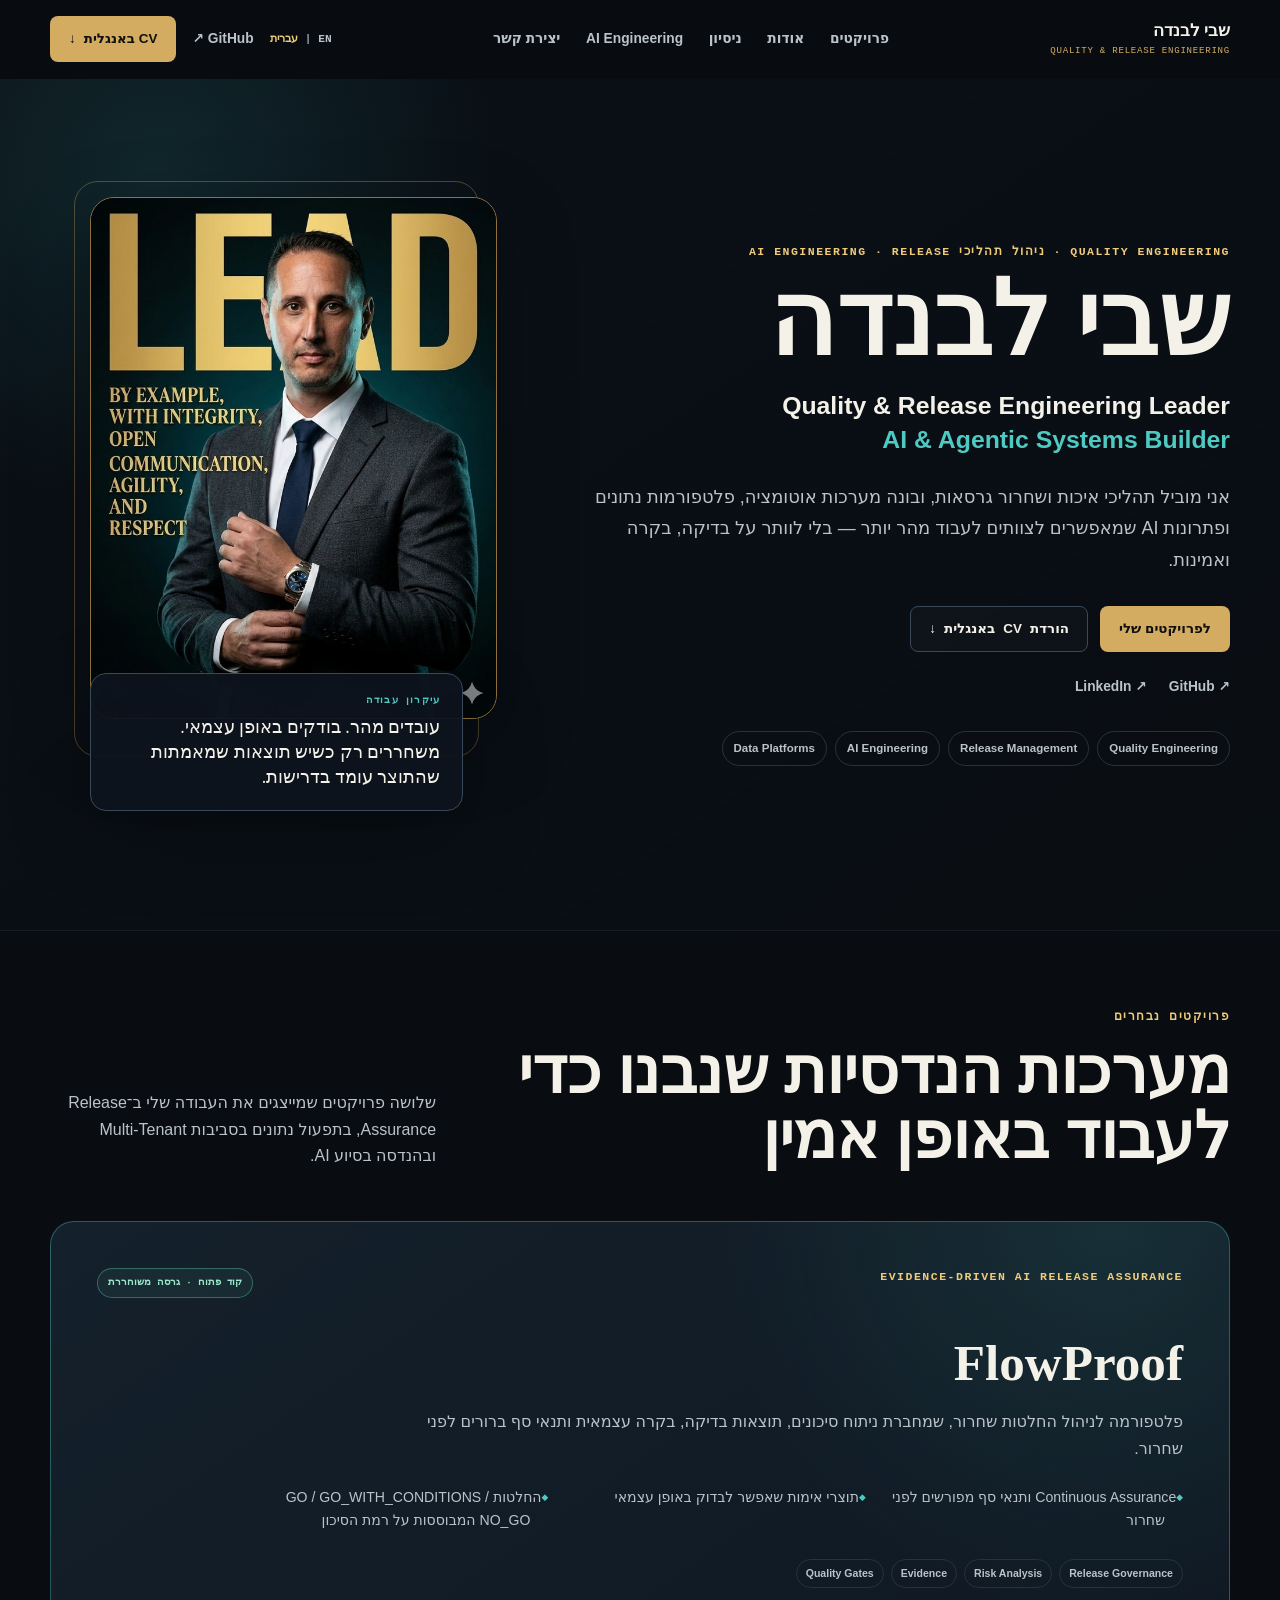
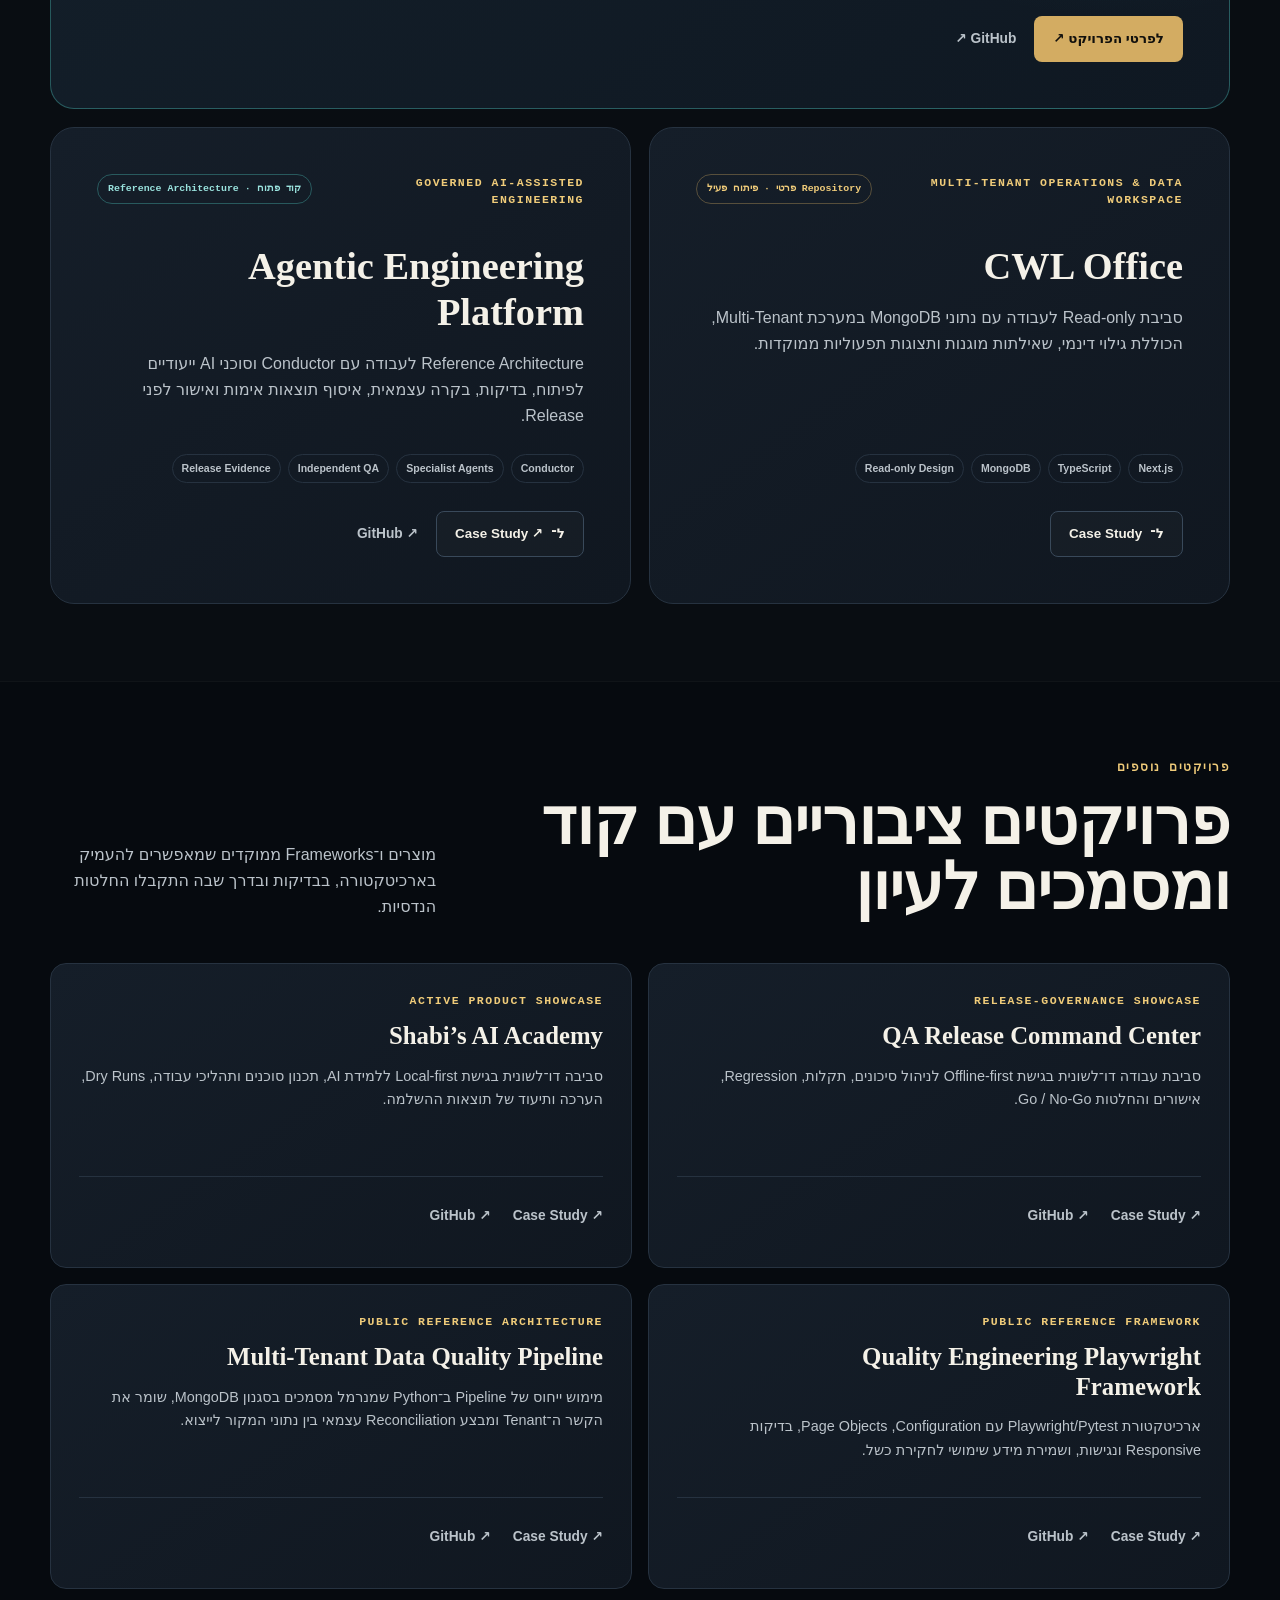
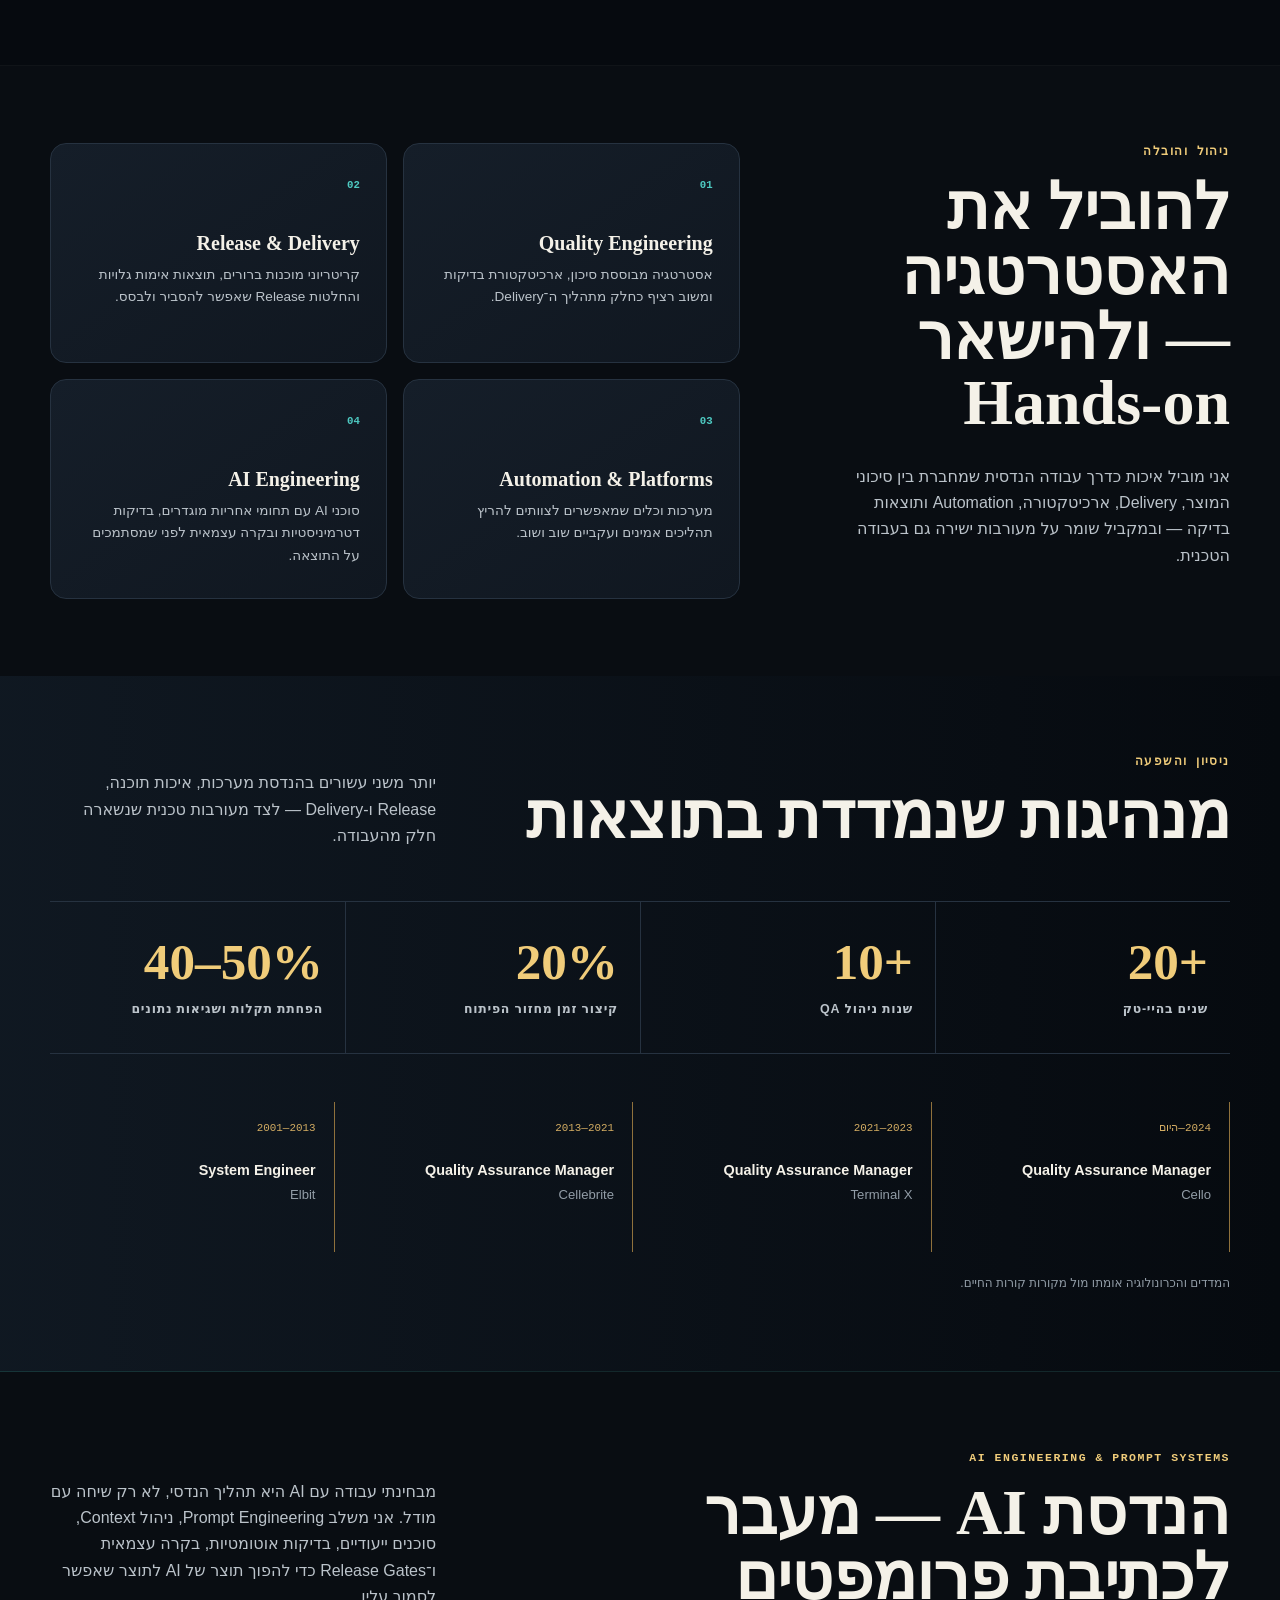
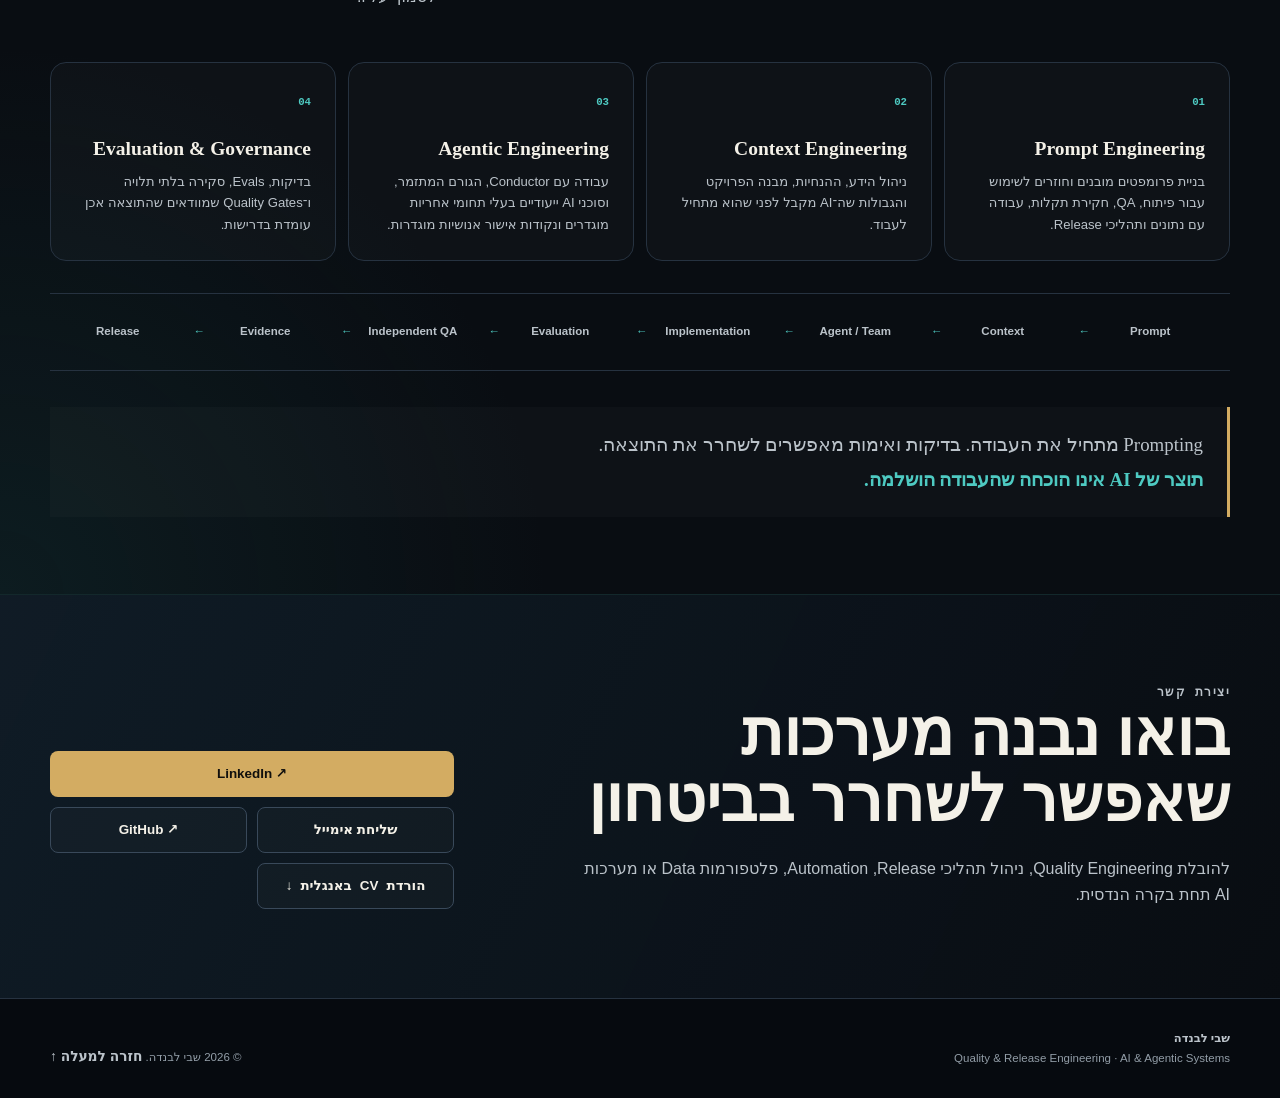
==== commit 5bf6f107: "fix(i18n): rewrite Hebrew portfolio copy" ====
--- a/he/index.html
+++ b/he/index.html
@@ -3,8 +3,8 @@
   <head>
     <meta charset="utf-8" />
     <meta name="viewport" content="width=device-width, initial-scale=1" />
-    <title>שבי לבנדה | מוביל הנדסת איכות ושחרורים | בונה מערכות AI</title>
-    <meta name="description" content="שבי לבנדה בונה מערכות איכות, ממשל שחרורים, אוטומציה, פלטפורמות נתונים ותהליכי AI מבוקרים." />
+    <title>שבי לבנדה | Quality &amp; Release Engineering Leader | AI &amp; Agentic Systems Builder</title>
+    <meta name="description" content="שבי לבנדה מוביל תהליכי איכות ושחרור גרסאות, ובונה מערכות אוטומציה, פלטפורמות נתונים ופתרונות AI שמאפשרים לצוותים לעבוד מהר יותר — בלי לוותר על בדיקה, בקרה ואמינות." />
     <meta name="theme-color" content="#090d12" />
     <meta name="color-scheme" content="dark" />
     <link rel="alternate" hreflang="en" href="../index.html" />
@@ -13,15 +13,15 @@
     <meta property="og:type" content="website" />
     <meta property="og:locale" content="he_IL" />
     <meta property="og:locale:alternate" content="en_US" />
-    <meta property="og:title" content="שבי לבנדה | מוביל הנדסת איכות ושחרורים" />
-    <meta property="og:description" content="איכות, Release, אוטומציה, פלטפורמות נתונים והנדסת AI מבוקרת." />
+    <meta property="og:title" content="שבי לבנדה | Quality &amp; Release Engineering Leader" />
+    <meta property="og:description" content="הובלת איכות ושחרור גרסאות, אוטומציה, פלטפורמות נתונים והנדסת AI תחת בקרה הנדסית." />
     <meta property="og:image" content="../assets/og-image.png" />
     <meta property="og:image:width" content="1200" />
     <meta property="og:image:height" content="630" />
-    <meta property="og:image:alt" content="שבי לבנדה — מוביל הנדסת איכות ושחרורים" />
+    <meta property="og:image:alt" content="שבי לבנדה — Quality &amp; Release Engineering Leader" />
     <meta name="twitter:card" content="summary_large_image" />
-    <meta name="twitter:title" content="שבי לבנדה | הנדסת איכות ושחרורים" />
-    <meta name="twitter:description" content="בונים מהר. מאמתים באופן עצמאי. משחררים עם ראיות." />
+    <meta name="twitter:title" content="שבי לבנדה | Quality &amp; Release Engineering" />
+    <meta name="twitter:description" content="עובדים מהר, בודקים באופן עצמאי ומשחררים רק אחרי שהתוצאות עומדות בדרישות." />
     <meta name="twitter:image" content="../assets/og-image.png" />
     <link rel="icon" href="../assets/favicon.svg" type="image/svg+xml" />
     <link rel="stylesheet" href="../styles.css" />
@@ -35,19 +35,19 @@
           <span class="brand-name">שבי לבנדה</span><span class="brand-role">Quality &amp; Release Engineering</span>
         </a>
         <nav class="desktop-nav" aria-label="ניווט ראשי">
-          <a href="#work">עבודות</a><a href="#about">אודות</a><a href="#experience">ניסיון</a><a href="#ai-engineering">הנדסת AI</a><a href="#contact">יצירת קשר</a>
+          <a href="#work">פרויקטים</a><a href="#about">אודות</a><a href="#experience">ניסיון</a><a href="#ai-engineering">AI Engineering</a><a href="#contact">יצירת קשר</a>
         </nav>
         <div class="header-actions">
           <nav class="language-switch desktop-language" aria-label="בחירת שפה">
             <a href="../index.html" hreflang="en" lang="en" dir="ltr">EN</a><span aria-hidden="true">|</span><a href="index.html" hreflang="he" lang="he" aria-current="page">עברית</a>
           </nav>
           <a class="icon-link desktop-social" href="https://github.com/ShabiLev" target="_blank" rel="noopener noreferrer" aria-label="הפרופיל של שבי לבנדה ב-GitHub, נפתח בחלון חדש">GitHub ↗</a>
-          <a class="button button-primary header-cv" href="../assets/cv/Shabi-Levanda-CV-EN.pdf" download>קורות חיים EN <span aria-hidden="true">↓</span></a>
+          <a class="button button-primary header-cv" href="../assets/cv/Shabi-Levanda-CV-EN.pdf" download aria-label="הורדת קורות החיים באנגלית">CV באנגלית <span aria-hidden="true">↓</span></a>
           <button class="menu-toggle" type="button" aria-expanded="false" aria-controls="mobile-navigation" aria-label="פתיחת תפריט הניווט" data-menu-open-label="פתיחת תפריט הניווט" data-menu-close-label="סגירת תפריט הניווט" data-menu-toggle><span></span><span></span><span></span></button>
         </div>
       </div>
       <nav id="mobile-navigation" class="mobile-nav" aria-label="ניווט במובייל" data-mobile-nav>
-        <a href="#work">עבודות נבחרות</a><a href="#about">אודות</a><a href="#experience">ניסיון והשפעה</a><a href="#ai-engineering">הנדסת AI</a><a href="#contact">יצירת קשר</a><a href="../assets/cv/Shabi-Levanda-CV-EN.pdf" download>הורדת קורות חיים באנגלית ↓</a><a class="mobile-language" href="../index.html" hreflang="en" lang="en" dir="ltr">English</a>
+        <a href="#work">פרויקטים נבחרים</a><a href="#about">אודות</a><a href="#experience">ניסיון והשפעה</a><a href="#ai-engineering">AI Engineering</a><a href="#contact">יצירת קשר</a><a href="../assets/cv/Shabi-Levanda-CV-EN.pdf" download>הורדת CV באנגלית ↓</a><a class="mobile-language" href="../index.html" hreflang="en" lang="en" dir="ltr">English</a>
       </nav>
     </header>
 
@@ -56,66 +56,66 @@
         <div class="hero-glow" aria-hidden="true"></div>
         <div class="shell hero-grid">
           <div class="hero-copy">
-            <p class="eyebrow">הנדסת איכות · ממשל שחרורים · AI מבוקר</p>
+            <p class="eyebrow"><bdi dir="ltr">Quality Engineering</bdi> · ניהול תהליכי <bdi dir="ltr">Release</bdi> · <bdi dir="ltr">AI Engineering</bdi></p>
             <h1 id="hero-title">שבי לבנדה</h1>
-            <p class="hero-role">מוביל הנדסת איכות ושחרורים<span>בונה מערכות AI ומערכות סוכנים</span></p>
-            <p class="hero-value">אני בונה מערכות איכות, ממשל שחרורים, אוטומציה, פלטפורמות נתונים ותהליכי AI מבוקרים — והופך עבודה הנדסית לתוצרים מאומתים ומוכנים לשחרור.</p>
-            <div class="hero-actions"><a class="button button-primary" href="#work">לעבודות הנבחרות</a><a class="button button-secondary" href="../assets/cv/Shabi-Levanda-CV-EN.pdf" download>קורות חיים EN <span aria-hidden="true">↓</span></a></div>
+            <p class="hero-role">Quality &amp; Release Engineering Leader<span>AI &amp; Agentic Systems Builder</span></p>
+            <p class="hero-value">אני מוביל תהליכי איכות ושחרור גרסאות, ובונה מערכות אוטומציה, פלטפורמות נתונים ופתרונות <bdi dir="ltr">AI</bdi> שמאפשרים לצוותים לעבוד מהר יותר — בלי לוותר על בדיקה, בקרה ואמינות.</p>
+            <div class="hero-actions"><a class="button button-primary" href="#work">לפרויקטים שלי</a><a class="button button-secondary" href="../assets/cv/Shabi-Levanda-CV-EN.pdf" download aria-label="הורדת קורות החיים באנגלית">הורדת <bdi dir="ltr">CV</bdi> באנגלית <span aria-hidden="true">↓</span></a></div>
             <div class="hero-links" aria-label="פרופילים מקצועיים"><a href="https://github.com/ShabiLev" target="_blank" rel="noopener noreferrer"><bdi>GitHub ↗</bdi></a><a href="https://www.linkedin.com/in/shabi-levanda/" target="_blank" rel="noopener noreferrer"><bdi>LinkedIn ↗</bdi></a></div>
-            <ul class="capability-list" aria-label="יכולות מרכזיות"><li>Quality Engineering</li><li>Release Governance</li><li>AI Engineering</li><li>Data Platforms</li></ul>
+            <ul class="capability-list" aria-label="תחומי התמחות מרכזיים"><li>Quality Engineering</li><li>Release Management</li><li>AI Engineering</li><li>Data Platforms</li></ul>
           </div>
           <figure class="portrait-card">
-            <div class="portrait-frame"><img src="../assets/shabi-levanda-portrait.jpg" alt="שבי לבנדה בחליפה כהה" width="700" height="896" fetchpriority="high" /></div>
-            <figcaption><span>עיקרון עבודה</span>בונים מהר. מאמתים באופן עצמאי. משחררים עם ראיות.</figcaption>
+            <div class="portrait-frame"><img src="../assets/shabi-levanda-portrait.jpg" alt="דיוקן מקצועי של שבי לבנדה" width="700" height="896" fetchpriority="high" /></div>
+            <figcaption><span>עיקרון עבודה</span>עובדים מהר. בודקים באופן עצמאי. משחררים רק כשיש תוצאות שמאמתות שהתוצר עומד בדרישות.</figcaption>
           </figure>
         </div>
       </section>
 
       <section id="work" class="section section-work" aria-labelledby="work-title">
         <div class="shell">
-          <div class="section-heading"><div><p class="eyebrow">עבודות נבחרות</p><h2 id="work-title">מערכות הנדסיות שאפשר לסמוך עליהן</h2></div><p>שלוש מערכות מייצגות בתחומי Release Assurance, תפעול נתונים מרובה־דיירים והנדסה בסיוע AI.</p></div>
+          <div class="section-heading"><div><p class="eyebrow">פרויקטים נבחרים</p><h2 id="work-title">מערכות הנדסיות שנבנו כדי לעבוד באופן אמין</h2></div><p>שלושה פרויקטים שמייצגים את העבודה שלי ב־<bdi dir="ltr">Release Assurance</bdi>, בתפעול נתונים בסביבות <bdi dir="ltr">Multi-Tenant</bdi> ובהנדסה בסיוע <bdi dir="ltr">AI</bdi>.</p></div>
           <div class="featured-grid">
             <article class="featured-card featured-flowproof">
-              <div class="project-topline"><p class="project-kicker">Evidence-Driven AI Release Assurance</p><span class="status status-public">ציבורי · Showcase משוחרר</span></div>
-              <h3><bdi>FlowProof</bdi></h3><p class="project-summary">פלטפורמת Release Assurance שמחברת ניתוח סיכונים, ראיות בדיקה, ביקורת עצמאית והחלטות שחרור דטרמיניסטיות.</p>
-              <ul class="project-points"><li>Continuous assurance ושערי שחרור מפורשים</li><li>חבילות ראיות ניתנות לאימות וביקורת עצמאית</li><li>החלטות GO / GO_WITH_CONDITIONS / NO_GO מבוססות סיכון</li></ul>
-              <div class="tag-list" aria-label="יכולות FlowProof"><span>Release governance</span><span>Risk analysis</span><span>Evidence</span><span>Quality gates</span></div>
-              <div class="project-actions"><a class="button button-primary" href="https://github.com/ShabiLev/flowproof-ai-release-gate/blob/main/docs/ARCHITECTURE.md" target="_blank" rel="noopener noreferrer" aria-label="ארכיטקטורת FlowProof, נפתחת בחלון חדש">לפרויקט ↗</a><a class="text-link" href="https://github.com/ShabiLev/flowproof-ai-release-gate" target="_blank" rel="noopener noreferrer" aria-label="FlowProof ב-GitHub, נפתח בחלון חדש">GitHub ↗</a></div>
+              <div class="project-topline"><p class="project-kicker">Evidence-Driven AI Release Assurance</p><span class="status status-public">קוד פתוח · גרסה משוחררת</span></div>
+              <h3><bdi>FlowProof</bdi></h3><p class="project-summary">פלטפורמה לניהול החלטות שחרור, שמחברת ניתוח סיכונים, תוצאות בדיקה, בקרה עצמאית ותנאי סף ברורים לפני שחרור.</p>
+              <ul class="project-points"><li><bdi dir="ltr">Continuous Assurance</bdi> ותנאי סף מפורשים לפני שחרור</li><li>תוצרי אימות שאפשר לבדוק באופן עצמאי</li><li>החלטות <bdi dir="ltr">GO / GO_WITH_CONDITIONS / NO_GO</bdi> המבוססות על רמת הסיכון</li></ul>
+              <div class="tag-list" aria-label="היכולות המרכזיות של FlowProof"><span>Release Governance</span><span>Risk Analysis</span><span>Evidence</span><span>Quality Gates</span></div>
+              <div class="project-actions"><a class="button button-primary" href="https://github.com/ShabiLev/flowproof-ai-release-gate/blob/main/docs/ARCHITECTURE.md" target="_blank" rel="noopener noreferrer" aria-label="תיאור הארכיטקטורה של FlowProof, נפתח בחלון חדש">לפרטי הפרויקט ↗</a><a class="text-link" href="https://github.com/ShabiLev/flowproof-ai-release-gate" target="_blank" rel="noopener noreferrer" aria-label="FlowProof ב-GitHub, נפתח בחלון חדש">GitHub ↗</a></div>
             </article>
             <article class="featured-card">
-              <div class="project-topline"><p class="project-kicker">Multi-Tenant Operations &amp; Data Workspace</p><span class="status status-private">מקור פרטי · פיתוח פעיל</span></div>
-              <h3><bdi>CWL Office</bdi></h3><p class="project-summary">סביבת תפעול read-only לחקר נתוני MongoDB מרובי־דיירים באמצעות גילוי דינמי, שאילתות מוגנות ותצוגות תפעוליות ממוקדות.</p>
-              <div class="tag-list" aria-label="יכולות CWL Office"><span>Next.js</span><span>TypeScript</span><span>MongoDB</span><span>Read-only design</span></div>
+              <div class="project-topline"><p class="project-kicker">Multi-Tenant Operations &amp; Data Workspace</p><span class="status status-private"><bdi dir="ltr">Repository</bdi> פרטי · פיתוח פעיל</span></div>
+              <h3><bdi>CWL Office</bdi></h3><p class="project-summary">סביבת <bdi dir="ltr">Read-only</bdi> לעבודה עם נתוני <bdi dir="ltr">MongoDB</bdi> במערכת <bdi dir="ltr">Multi-Tenant</bdi>, הכוללת גילוי דינמי, שאילתות מוגנות ותצוגות תפעוליות ממוקדות.</p>
+              <div class="tag-list" aria-label="היכולות המרכזיות של CWL Office"><span>Next.js</span><span>TypeScript</span><span>MongoDB</span><span>Read-only Design</span></div>
               <div class="project-actions"><a class="button button-secondary" href="projects/cwl-office/">ל־<bdi dir="ltr">Case Study</bdi></a></div>
             </article>
             <article class="featured-card">
-              <div class="project-topline"><p class="project-kicker">Governed AI-Assisted Engineering</p><span class="status status-reference">ציבורי · Reference Architecture</span></div>
-              <h3><bdi>Agentic Engineering Platform</bdi></h3><p class="project-summary">ארכיטקטורת ייחוס שמחברת Conductor וסוכנים מומחים ליישום, בדיקות, ביקורת עצמאית, ראיות ושערי שחרור.</p>
-              <div class="tag-list" aria-label="יכולות Agentic Engineering Platform"><span>Conductor</span><span>Specialist agents</span><span>Independent QA</span><span>Release evidence</span></div>
-              <div class="project-actions"><a class="button button-secondary" href="https://github.com/ShabiLev/agentic-engineering-platform/blob/main/docs/PORTFOLIO_CASE_STUDY.md" target="_blank" rel="noopener noreferrer" aria-label="Case Study של Agentic Engineering Platform, נפתח בחלון חדש">לפרויקט ↗</a><a class="text-link" href="https://github.com/ShabiLev/agentic-engineering-platform" target="_blank" rel="noopener noreferrer" aria-label="Agentic Engineering Platform ב-GitHub, נפתח בחלון חדש">GitHub ↗</a></div>
+              <div class="project-topline"><p class="project-kicker">Governed AI-Assisted Engineering</p><span class="status status-reference">קוד פתוח · <bdi dir="ltr">Reference Architecture</bdi></span></div>
+              <h3><bdi>Agentic Engineering Platform</bdi></h3><p class="project-summary"><bdi dir="ltr">Reference Architecture</bdi> לעבודה עם <bdi dir="ltr">Conductor</bdi> וסוכני <bdi dir="ltr">AI</bdi> ייעודיים לפיתוח, בדיקות, בקרה עצמאית, איסוף תוצאות אימות ואישור לפני <bdi dir="ltr">Release</bdi>.</p>
+              <div class="tag-list" aria-label="היכולות המרכזיות של Agentic Engineering Platform"><span>Conductor</span><span>Specialist Agents</span><span>Independent QA</span><span>Release Evidence</span></div>
+              <div class="project-actions"><a class="button button-secondary" href="https://github.com/ShabiLev/agentic-engineering-platform/blob/main/docs/PORTFOLIO_CASE_STUDY.md" target="_blank" rel="noopener noreferrer" aria-label="סקירת הפרויקט Agentic Engineering Platform, נפתחת בחלון חדש">ל־<bdi dir="ltr">Case Study ↗</bdi></a><a class="text-link" href="https://github.com/ShabiLev/agentic-engineering-platform" target="_blank" rel="noopener noreferrer" aria-label="Agentic Engineering Platform ב-GitHub, נפתח בחלון חדש"><bdi dir="ltr">GitHub ↗</bdi></a></div>
             </article>
           </div>
         </div>
       </section>
 
       <section id="more-work" class="section section-alt" aria-labelledby="more-work-title">
-        <div class="shell"><div class="section-heading compact-heading"><div><p class="eyebrow">עבודות נוספות</p><h2 id="more-work-title">Showcases ציבוריים ממוקדים</h2></div><p>מוצרים ו־frameworks קומפקטיים עם קוד ומסמכים שניתנים לבדיקה.</p></div>
+        <div class="shell"><div class="section-heading compact-heading"><div><p class="eyebrow">פרויקטים נוספים</p><h2 id="more-work-title">פרויקטים ציבוריים עם קוד ומסמכים לעיון</h2></div><p>מוצרים ו־<bdi dir="ltr">Frameworks</bdi> ממוקדים שמאפשרים להעמיק בארכיטקטורה, בבדיקות ובדרך שבה התקבלו החלטות הנדסיות.</p></div>
           <div class="more-grid">
-            <article class="project-card"><p class="project-kicker">Release-Governance Showcase</p><h3><bdi>QA Release Command Center</bdi></h3><p>סביבת עבודה דו־לשונית ו־offline-first לניהול סיכונים, תקלות, Regression, אישורים והחלטות Go/No-Go.</p><div class="compact-actions"><a href="https://github.com/ShabiLev/QA_Release_Command_Center_Kit/blob/main/docs/portfolio/CASE_STUDY.md" target="_blank" rel="noopener noreferrer">Case Study ↗</a><a href="https://github.com/ShabiLev/QA_Release_Command_Center_Kit" target="_blank" rel="noopener noreferrer">GitHub ↗</a></div></article>
-            <article class="project-card"><p class="project-kicker">Active Product Showcase</p><h3><bdi>Shabi’s AI Academy</bdi></h3><p>סביבה דו־לשונית ו־local-first ללמידת AI, תכנון סוכנים ותהליכים, Dry Runs, הערכה וראיות השלמה.</p><div class="compact-actions"><a href="https://github.com/ShabiLev/Shabi-s-AI-Academy/blob/main/docs/portfolio/CASE_STUDY.md" target="_blank" rel="noopener noreferrer">Case Study ↗</a><a href="https://github.com/ShabiLev/Shabi-s-AI-Academy" target="_blank" rel="noopener noreferrer">GitHub ↗</a></div></article>
-            <article class="project-card"><p class="project-kicker">Public Reference Framework</p><h3><bdi>Quality Engineering Playwright Framework</bdi></h3><p>ארכיטקטורת Playwright/Pytest עם configuration, Page Objects, responsive coverage, נגישות וראיות כשל.</p><div class="compact-actions"><a href="https://github.com/ShabiLev/quality-engineering-playwright-framework/blob/main/docs/PORTFOLIO_CASE_STUDY.md" target="_blank" rel="noopener noreferrer">Case Study ↗</a><a href="https://github.com/ShabiLev/quality-engineering-playwright-framework" target="_blank" rel="noopener noreferrer">GitHub ↗</a></div></article>
-            <article class="project-card"><p class="project-kicker">Public Reference Architecture</p><h3><bdi>Multi-Tenant Data Quality Pipeline</bdi></h3><p><bdi dir="ltr">Pipeline</bdi> ייחוס ב־<bdi dir="ltr">Python</bdi>, מונחה־<bdi dir="ltr">configuration</bdi>, שמנרמל מסמכים בסגנון <bdi dir="ltr">MongoDB</bdi>, שומר <bdi dir="ltr">provenance</bdi> של הדייר ומבצע <bdi dir="ltr">reconciliation</bdi> עצמאי בין המקור לייצוא.</p><div class="compact-actions"><a href="https://github.com/ShabiLev/multi-tenant-data-quality-pipeline/blob/main/docs/PORTFOLIO_CASE_STUDY.md" target="_blank" rel="noopener noreferrer">Case Study ↗</a><a href="https://github.com/ShabiLev/multi-tenant-data-quality-pipeline" target="_blank" rel="noopener noreferrer">GitHub ↗</a></div></article>
+            <article class="project-card"><p class="project-kicker">Release-Governance Showcase</p><h3><bdi>QA Release Command Center</bdi></h3><p>סביבת עבודה דו־לשונית בגישת <bdi dir="ltr">Offline-first</bdi> לניהול סיכונים, תקלות, <bdi dir="ltr">Regression</bdi>, אישורים והחלטות <bdi dir="ltr">Go / No-Go</bdi>.</p><div class="compact-actions"><a href="https://github.com/ShabiLev/QA_Release_Command_Center_Kit/blob/main/docs/portfolio/CASE_STUDY.md" target="_blank" rel="noopener noreferrer" aria-label="סקירת הפרויקט QA Release Command Center, נפתחת בחלון חדש"><bdi dir="ltr">Case Study ↗</bdi></a><a href="https://github.com/ShabiLev/QA_Release_Command_Center_Kit" target="_blank" rel="noopener noreferrer" aria-label="QA Release Command Center ב-GitHub, נפתח בחלון חדש"><bdi dir="ltr">GitHub ↗</bdi></a></div></article>
+            <article class="project-card"><p class="project-kicker">Active Product Showcase</p><h3><bdi>Shabi’s AI Academy</bdi></h3><p>סביבה דו־לשונית בגישת <bdi dir="ltr">Local-first</bdi> ללמידת <bdi dir="ltr">AI</bdi>, תכנון סוכנים ותהליכי עבודה, <bdi dir="ltr">Dry Runs</bdi>, הערכה ותיעוד של תוצאות ההשלמה.</p><div class="compact-actions"><a href="https://github.com/ShabiLev/Shabi-s-AI-Academy/blob/main/docs/portfolio/CASE_STUDY.md" target="_blank" rel="noopener noreferrer" aria-label="סקירת הפרויקט Shabi’s AI Academy, נפתחת בחלון חדש"><bdi dir="ltr">Case Study ↗</bdi></a><a href="https://github.com/ShabiLev/Shabi-s-AI-Academy" target="_blank" rel="noopener noreferrer" aria-label="Shabi’s AI Academy ב-GitHub, נפתח בחלון חדש"><bdi dir="ltr">GitHub ↗</bdi></a></div></article>
+            <article class="project-card"><p class="project-kicker">Public Reference Framework</p><h3><bdi>Quality Engineering Playwright Framework</bdi></h3><p>ארכיטקטורת <bdi dir="ltr">Playwright/Pytest</bdi> עם <bdi dir="ltr">Configuration</bdi>, <bdi dir="ltr">Page Objects</bdi>, בדיקות <bdi dir="ltr">Responsive</bdi> ונגישות, ושמירת מידע שימושי לחקירת כשל.</p><div class="compact-actions"><a href="https://github.com/ShabiLev/quality-engineering-playwright-framework/blob/main/docs/PORTFOLIO_CASE_STUDY.md" target="_blank" rel="noopener noreferrer" aria-label="סקירת הפרויקט Quality Engineering Playwright Framework, נפתחת בחלון חדש"><bdi dir="ltr">Case Study ↗</bdi></a><a href="https://github.com/ShabiLev/quality-engineering-playwright-framework" target="_blank" rel="noopener noreferrer" aria-label="Quality Engineering Playwright Framework ב-GitHub, נפתח בחלון חדש"><bdi dir="ltr">GitHub ↗</bdi></a></div></article>
+            <article class="project-card"><p class="project-kicker">Public Reference Architecture</p><h3><bdi>Multi-Tenant Data Quality Pipeline</bdi></h3><p>מימוש ייחוס של <bdi dir="ltr">Pipeline</bdi> ב־<bdi dir="ltr">Python</bdi> שמנרמל מסמכים בסגנון <bdi dir="ltr">MongoDB</bdi>, שומר את הקשר ה־<bdi dir="ltr">Tenant</bdi> ומבצע <bdi dir="ltr">Reconciliation</bdi> עצמאי בין נתוני המקור לייצוא.</p><div class="compact-actions"><a href="https://github.com/ShabiLev/multi-tenant-data-quality-pipeline/blob/main/docs/PORTFOLIO_CASE_STUDY.md" target="_blank" rel="noopener noreferrer" aria-label="סקירת הפרויקט Multi-Tenant Data Quality Pipeline, נפתחת בחלון חדש"><bdi dir="ltr">Case Study ↗</bdi></a><a href="https://github.com/ShabiLev/multi-tenant-data-quality-pipeline" target="_blank" rel="noopener noreferrer" aria-label="Multi-Tenant Data Quality Pipeline ב-GitHub, נפתח בחלון חדש"><bdi dir="ltr">GitHub ↗</bdi></a></div></article>
           </div>
         </div>
       </section>
 
-      <section id="about" class="section" aria-labelledby="about-title"><div class="shell about-grid"><div class="about-intro"><p class="eyebrow">אודות ומנהיגות</p><h2 id="about-title">להוביל אסטרטגית. להישאר קרוב למערכת.</h2><p>אני מוביל איכות כמודל עבודה הנדסי שמחבר סיכון מוצרי, Delivery, ארכיטקטורה, אוטומציה וראיות — ונשאר קרוב מספיק כדי לחקור, לבנות ולשפר.</p></div><div class="pillar-grid"><article><span>01</span><h3>Quality Engineering</h3><p>אסטרטגיה מבוססת סיכון, ארכיטקטורת בדיקות ומשוב כחלק מה־Delivery.</p></article><article><span>02</span><h3>Release &amp; Delivery</h3><p>קריטריוני מוכנות מפורשים, ראיות גלויות והחלטות שאפשר להגן עליהן.</p></article><article><span>03</span><h3>Automation &amp; Platforms</h3><p>מערכות מעשיות שהופכות עבודה אמינה לקלה יותר לשכפול בין צוותים.</p></article><article><span>04</span><h3>AI Engineering</h3><p>סמכות מוגבלת לסוכנים, בדיקות דטרמיניסטיות וביקורת עצמאית לפני אמון.</p></article></div></div></section>
+      <section id="about" class="section" aria-labelledby="about-title"><div class="shell about-grid"><div class="about-intro"><p class="eyebrow">ניהול והובלה</p><h2 id="about-title">להוביל את האסטרטגיה — ולהישאר <bdi dir="ltr">Hands-on</bdi></h2><p>אני מוביל איכות כדרך עבודה הנדסית שמחברת בין סיכוני המוצר, <bdi dir="ltr">Delivery</bdi>, ארכיטקטורה, <bdi dir="ltr">Automation</bdi> ותוצאות בדיקה — ובמקביל שומר על מעורבות ישירה גם בעבודה הטכנית.</p></div><div class="pillar-grid"><article><span>01</span><h3>Quality Engineering</h3><p>אסטרטגיה מבוססת סיכון, ארכיטקטורת בדיקות ומשוב רציף כחלק מתהליך ה־<bdi dir="ltr">Delivery</bdi>.</p></article><article><span>02</span><h3>Release &amp; Delivery</h3><p>קריטריוני מוכנות ברורים, תוצאות אימות גלויות והחלטות <bdi dir="ltr">Release</bdi> שאפשר להסביר ולבסס.</p></article><article><span>03</span><h3>Automation &amp; Platforms</h3><p>מערכות וכלים שמאפשרים לצוותים להריץ תהליכים אמינים ועקביים שוב ושוב.</p></article><article><span>04</span><h3>AI Engineering</h3><p>סוכני <bdi dir="ltr">AI</bdi> עם תחומי אחריות מוגדרים, בדיקות דטרמיניסטיות ובקרה עצמאית לפני שמסתמכים על התוצאה.</p></article></div></div></section>
 
-      <section id="experience" class="section section-impact" aria-labelledby="experience-title"><div class="shell"><div class="section-heading"><div><p class="eyebrow">ניסיון והשפעה</p><h2 id="experience-title">מנהיגות שנמדדת בתוצאות</h2></div><p>יותר משני עשורים בהנדסת מערכות, איכות תוכנה, Release ו־Delivery — עם עומק טכני שנשאר חלק מהעבודה.</p></div><dl class="metrics" aria-label="השפעה מקצועית מאומתת"><div><dt><bdi>20+</bdi></dt><dd>שנים בהיי־טק</dd></div><div><dt><bdi>10+</bdi></dt><dd>שנות ניהול QA</dd></div><div><dt><bdi>20%</bdi></dt><dd>שיפור בזמן מחזור פיתוח</dd></div><div><dt><bdi>40–50%</bdi></dt><dd>הפחתת תקלות ושגיאות נתונים</dd></div></dl><ol class="experience-line" aria-label="ציר זמן מקצועי"><li><span><bdi>2024—היום</bdi></span><strong>Quality Assurance Manager</strong><em>Cello</em></li><li><span><bdi>2021—2023</bdi></span><strong>Quality Assurance Manager</strong><em>Terminal X</em></li><li><span><bdi>2013—2021</bdi></span><strong>Quality Assurance Manager</strong><em>Cellebrite</em></li><li><span><bdi>2001—2013</bdi></span><strong>System Engineer</strong><em>Elbit</em></li></ol><p class="source-note">המדדים והכרונולוגיה נשמרו ממקורות קורות החיים המאומתים.</p></div></section>
+      <section id="experience" class="section section-impact" aria-labelledby="experience-title"><div class="shell"><div class="section-heading"><div><p class="eyebrow">ניסיון והשפעה</p><h2 id="experience-title">מנהיגות שנמדדת בתוצאות</h2></div><p>יותר משני עשורים בהנדסת מערכות, איכות תוכנה, Release ו-Delivery — לצד מעורבות טכנית שנשארה חלק מהעבודה.</p></div><dl class="metrics" aria-label="נתוני ניסיון והשפעה מקצועית"><div><dt><bdi>20+</bdi></dt><dd>שנים בהיי-טק</dd></div><div><dt><bdi>10+</bdi></dt><dd>שנות ניהול QA</dd></div><div><dt><bdi>20%</bdi></dt><dd>קיצור זמן מחזור הפיתוח</dd></div><div><dt><bdi>40–50%</bdi></dt><dd>הפחתת תקלות ושגיאות נתונים</dd></div></dl><ol class="experience-line" aria-label="ניסיון מקצועי לפי שנים"><li><span><bdi>2024—היום</bdi></span><strong>Quality Assurance Manager</strong><em>Cello</em></li><li><span><bdi>2021—2023</bdi></span><strong>Quality Assurance Manager</strong><em>Terminal X</em></li><li><span><bdi>2013—2021</bdi></span><strong>Quality Assurance Manager</strong><em>Cellebrite</em></li><li><span><bdi>2001—2013</bdi></span><strong>System Engineer</strong><em>Elbit</em></li></ol><p class="source-note">המדדים והכרונולוגיה אומתו מול מקורות קורות החיים.</p></div></section>
 
-      <section id="ai-engineering" class="section section-ai" aria-labelledby="ai-title"><div class="shell"><div class="section-heading ai-heading"><div><p class="eyebrow">AI Engineering &amp; Prompt Systems</p><h2 id="ai-title">הנדסה בסיוע AI, תחת משמעת הנדסית</h2></div><p class="ai-copy">אני מתכנן מערכות הנדסיות בסיוע AI סביב הקשר מפורש, תפקידים מוגבלים, הערכה רב־שכבתית והחלטות Release מבוססות ראיות.</p></div><div class="ai-capabilities"><article><span>01</span><h3>Prompt Engineering</h3><p>Prompt contracts עם משימה, הקשר, אילוצים, מבנה פלט, קריטריוני קבלה ותבניות reusable ו־versioned.</p></article><article><span>02</span><h3>Context Engineering</h3><p>הקשר מודע־repository, תחום וניתן לגרסאות, ששומר על המשימה, הסיכון, המוסכמות וגבולות ה־handoff.</p></article><article><span>03</span><h3>Agentic Engineering</h3><p>תזמור מובל־Conductor של מומחים עם אחריות מוגבלת, workflows ניתנים לבדיקה וגבולות אישור אנושיים.</p></article><article><span>04</span><h3>Evaluation &amp; Governance</h3><p>בדיקות דטרמיניסטיות, evals, ביקורת QA עצמאית, ראיות הקשורות ל־artifact ושערי Release אחראיים.</p></article></div><ol class="ai-flow" aria-label="תהליך הנדסת AI מבוקר"><li>Prompt</li><li>Context</li><li>Agent / Team</li><li>Implementation</li><li>Evaluation</li><li>Independent QA</li><li>Evidence</li><li>Release</li></ol><blockquote>Prompting מתחיל את העבודה. ראיות הנדסיות מאפשרות לשחרר אותה.<strong>פלט של AI אינו הוכחת השלמה.</strong></blockquote></div></section>
+      <section id="ai-engineering" class="section section-ai" aria-labelledby="ai-title"><div class="shell"><div class="section-heading ai-heading"><div><p class="eyebrow">AI Engineering &amp; Prompt Systems</p><h2 id="ai-title">הנדסת <bdi dir="ltr">AI</bdi> — מעבר לכתיבת פרומפטים</h2></div><p class="ai-copy">מבחינתי עבודה עם <bdi dir="ltr">AI</bdi> היא תהליך הנדסי, לא רק שיחה עם מודל. אני משלב <bdi dir="ltr">Prompt Engineering</bdi>, ניהול <bdi dir="ltr">Context</bdi>, סוכנים ייעודיים, בדיקות אוטומטיות, בקרה עצמאית ו־<bdi dir="ltr">Release Gates</bdi> כדי להפוך תוצר של <bdi dir="ltr">AI</bdi> לתוצר שאפשר לסמוך עליו.</p></div><div class="ai-capabilities"><article><span>01</span><h3>Prompt Engineering</h3><p>בניית פרומפטים מובנים וחוזרים לשימוש עבור פיתוח, <bdi dir="ltr">QA</bdi>, חקירת תקלות, עבודה עם נתונים ותהליכי <bdi dir="ltr">Release</bdi>.</p></article><article><span>02</span><h3>Context Engineering</h3><p>ניהול הידע, ההנחיות, מבנה הפרויקט והגבולות שה־<bdi dir="ltr">AI</bdi> מקבל לפני שהוא מתחיל לעבוד.</p></article><article><span>03</span><h3>Agentic Engineering</h3><p>עבודה עם <bdi dir="ltr">Conductor</bdi>, הגורם המתזמר, וסוכני <bdi dir="ltr">AI</bdi> ייעודיים בעלי תחומי אחריות מוגדרים ונקודות אישור אנושיות מוגדרות.</p></article><article><span>04</span><h3>Evaluation &amp; Governance</h3><p>בדיקות, <bdi dir="ltr">Evals</bdi>, סקירה בלתי תלויה ו־<bdi dir="ltr">Quality Gates</bdi> שמוודאים שהתוצאה אכן עומדת בדרישות.</p></article></div><ol class="ai-flow" aria-label="תהליך עבודה מבוקר עם AI"><li>Prompt</li><li>Context</li><li>Agent / Team</li><li>Implementation</li><li>Evaluation</li><li>Independent QA</li><li>Evidence</li><li>Release</li></ol><blockquote><bdi dir="ltr">Prompting</bdi> מתחיל את העבודה. בדיקות ואימות מאפשרים לשחרר את התוצאה.<strong>תוצר של <bdi dir="ltr">AI</bdi> אינו הוכחה שהעבודה הושלמה.</strong></blockquote></div></section>
 
-      <section id="contact" class="section section-contact" aria-labelledby="contact-title"><div class="shell contact-grid"><div><p class="eyebrow">יצירת קשר</p><h2 id="contact-title">בואו נבנה מערכות שאפשר לשחרר בביטחון.</h2><p>להובלת Quality Engineering, ממשל Release, אוטומציה, פלטפורמות נתונים או מערכות AI מבוקרות.</p></div><div class="contact-actions"><a class="button button-primary" href="https://www.linkedin.com/in/shabi-levanda/" target="_blank" rel="noopener noreferrer">LinkedIn ↗</a><a class="button button-secondary" href="mailto:shabi231@gmail.com">שליחת אימייל</a><a class="button button-secondary" href="https://github.com/ShabiLev" target="_blank" rel="noopener noreferrer">GitHub ↗</a><a class="button button-secondary" href="../assets/cv/Shabi-Levanda-CV-EN.pdf" download>קורות חיים EN ↓</a></div></div></section>
+      <section id="contact" class="section section-contact" aria-labelledby="contact-title"><div class="shell contact-grid"><div><p class="eyebrow">יצירת קשר</p><h2 id="contact-title">בואו נבנה מערכות שאפשר לשחרר בביטחון</h2><p>להובלת <bdi dir="ltr">Quality Engineering</bdi>, ניהול תהליכי <bdi dir="ltr">Release</bdi>, <bdi dir="ltr">Automation</bdi>, פלטפורמות <bdi dir="ltr">Data</bdi> או מערכות <bdi dir="ltr">AI</bdi> תחת בקרה הנדסית.</p></div><div class="contact-actions"><a class="button button-primary" href="https://www.linkedin.com/in/shabi-levanda/" target="_blank" rel="noopener noreferrer"><bdi dir="ltr">LinkedIn ↗</bdi></a><a class="button button-secondary" href="mailto:shabi231@gmail.com">שליחת אימייל</a><a class="button button-secondary" href="https://github.com/ShabiLev" target="_blank" rel="noopener noreferrer"><bdi dir="ltr">GitHub ↗</bdi></a><a class="button button-secondary" href="../assets/cv/Shabi-Levanda-CV-EN.pdf" download aria-label="הורדת קורות החיים באנגלית">הורדת <bdi dir="ltr">CV</bdi> באנגלית <span aria-hidden="true">↓</span></a></div></div></section>
     </main>
     <footer class="site-footer"><div class="shell footer-inner"><p><strong>שבי לבנדה</strong><br />Quality &amp; Release Engineering · AI &amp; Agentic Systems</p><p>© <span data-year>2026</span> שבי לבנדה. <a href="#top">חזרה למעלה ↑</a></p></div></footer>
   </body>
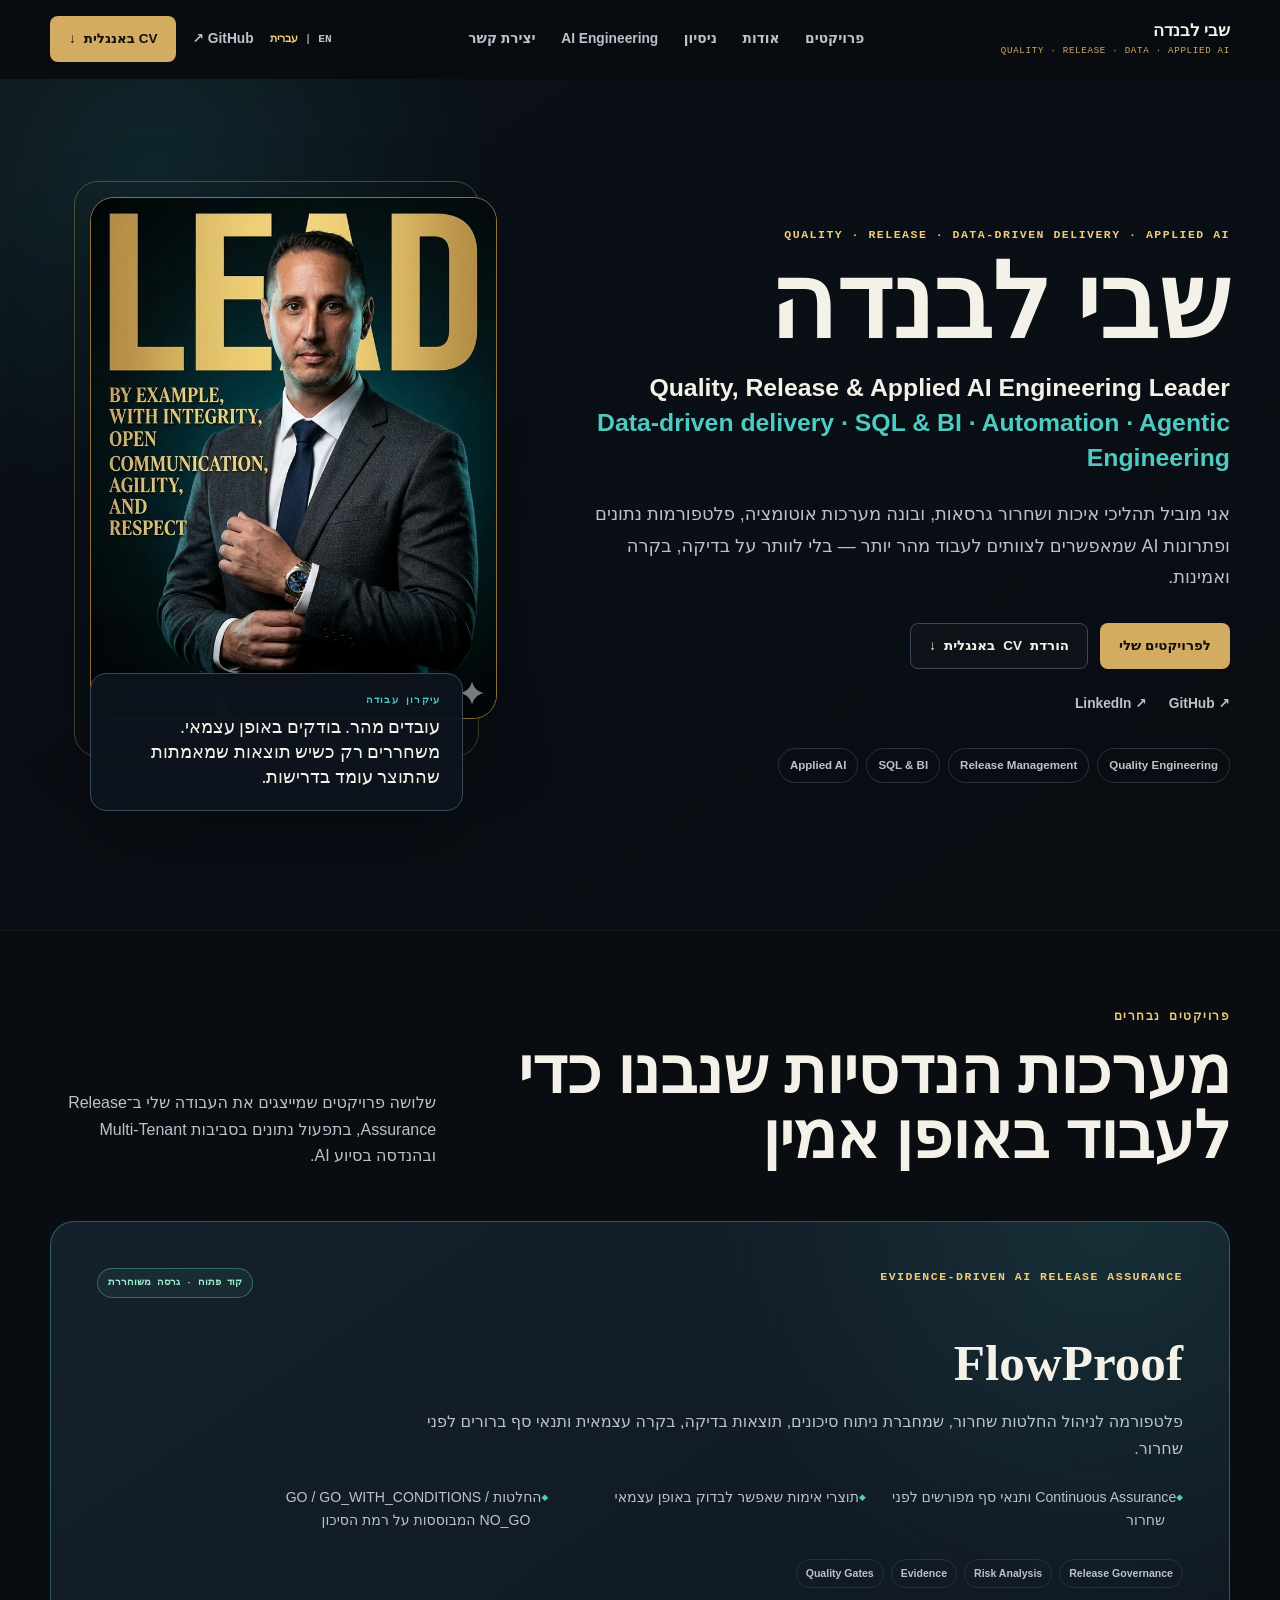
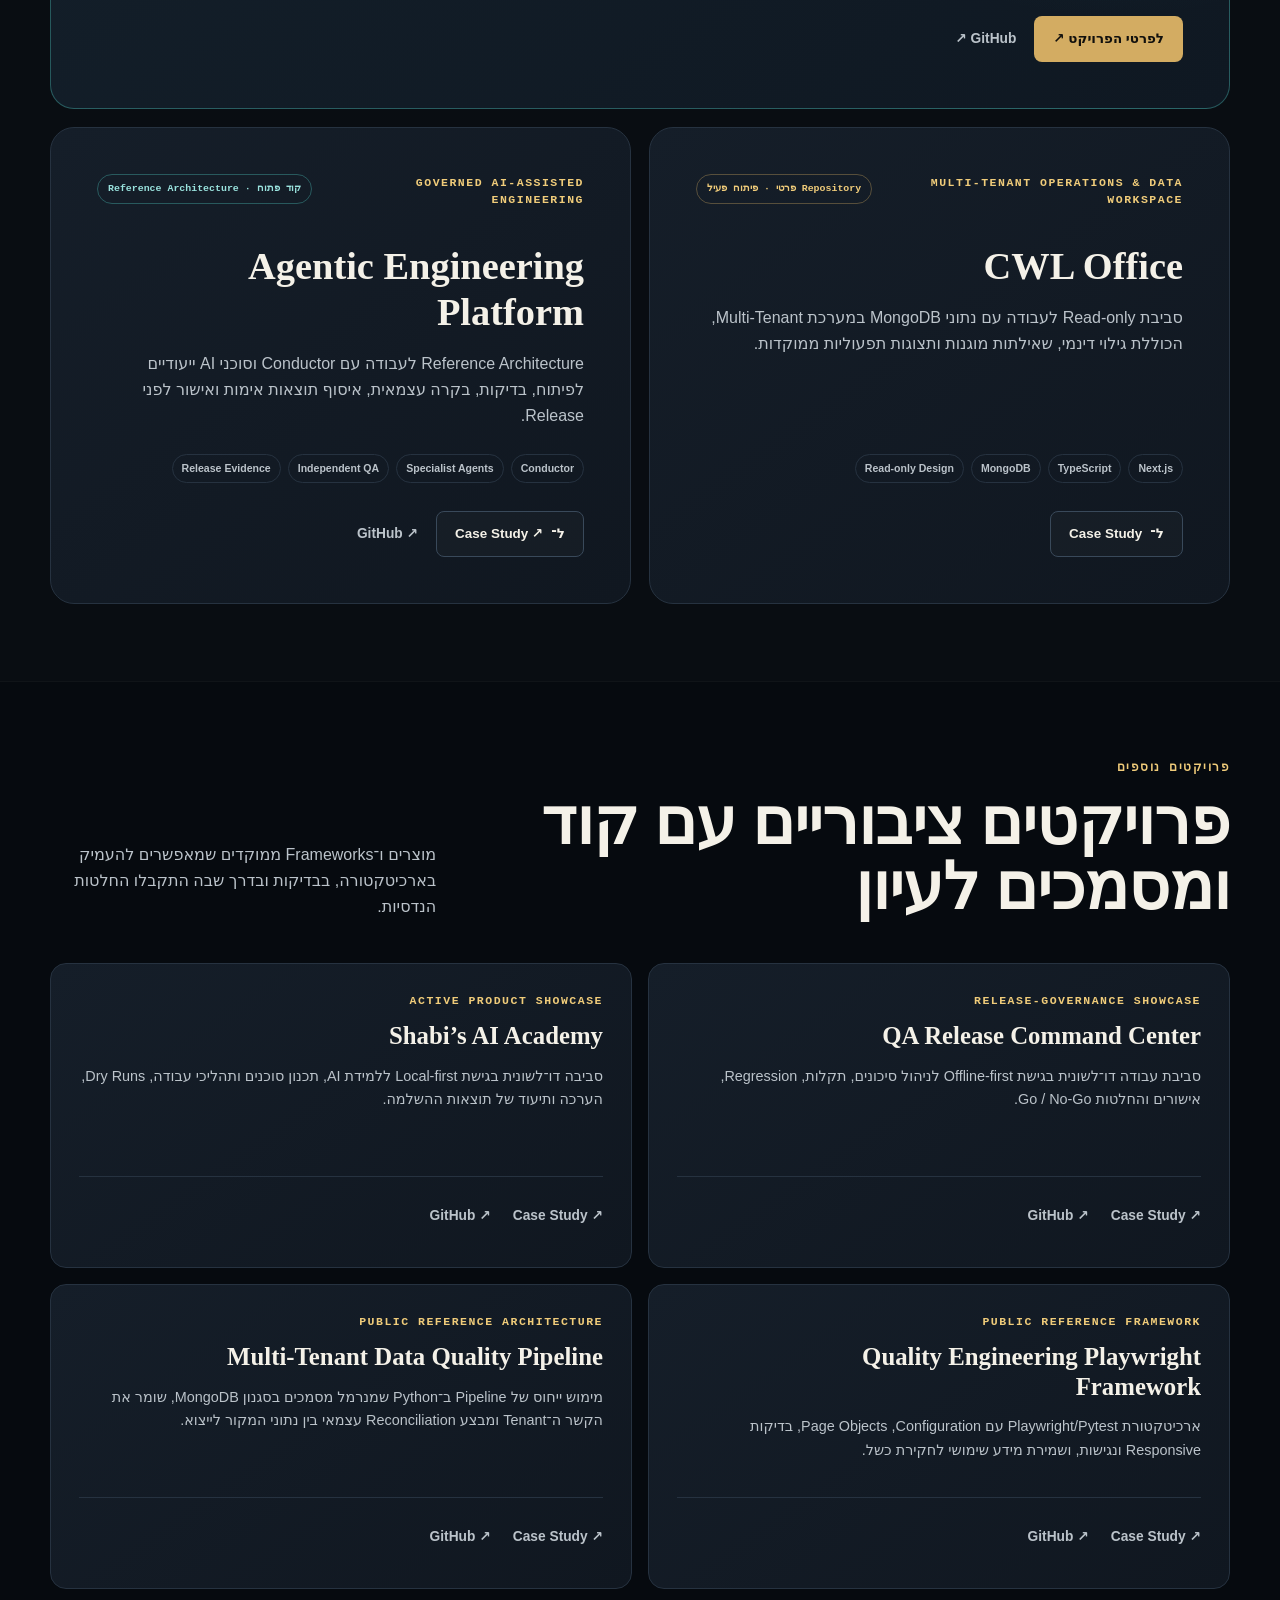
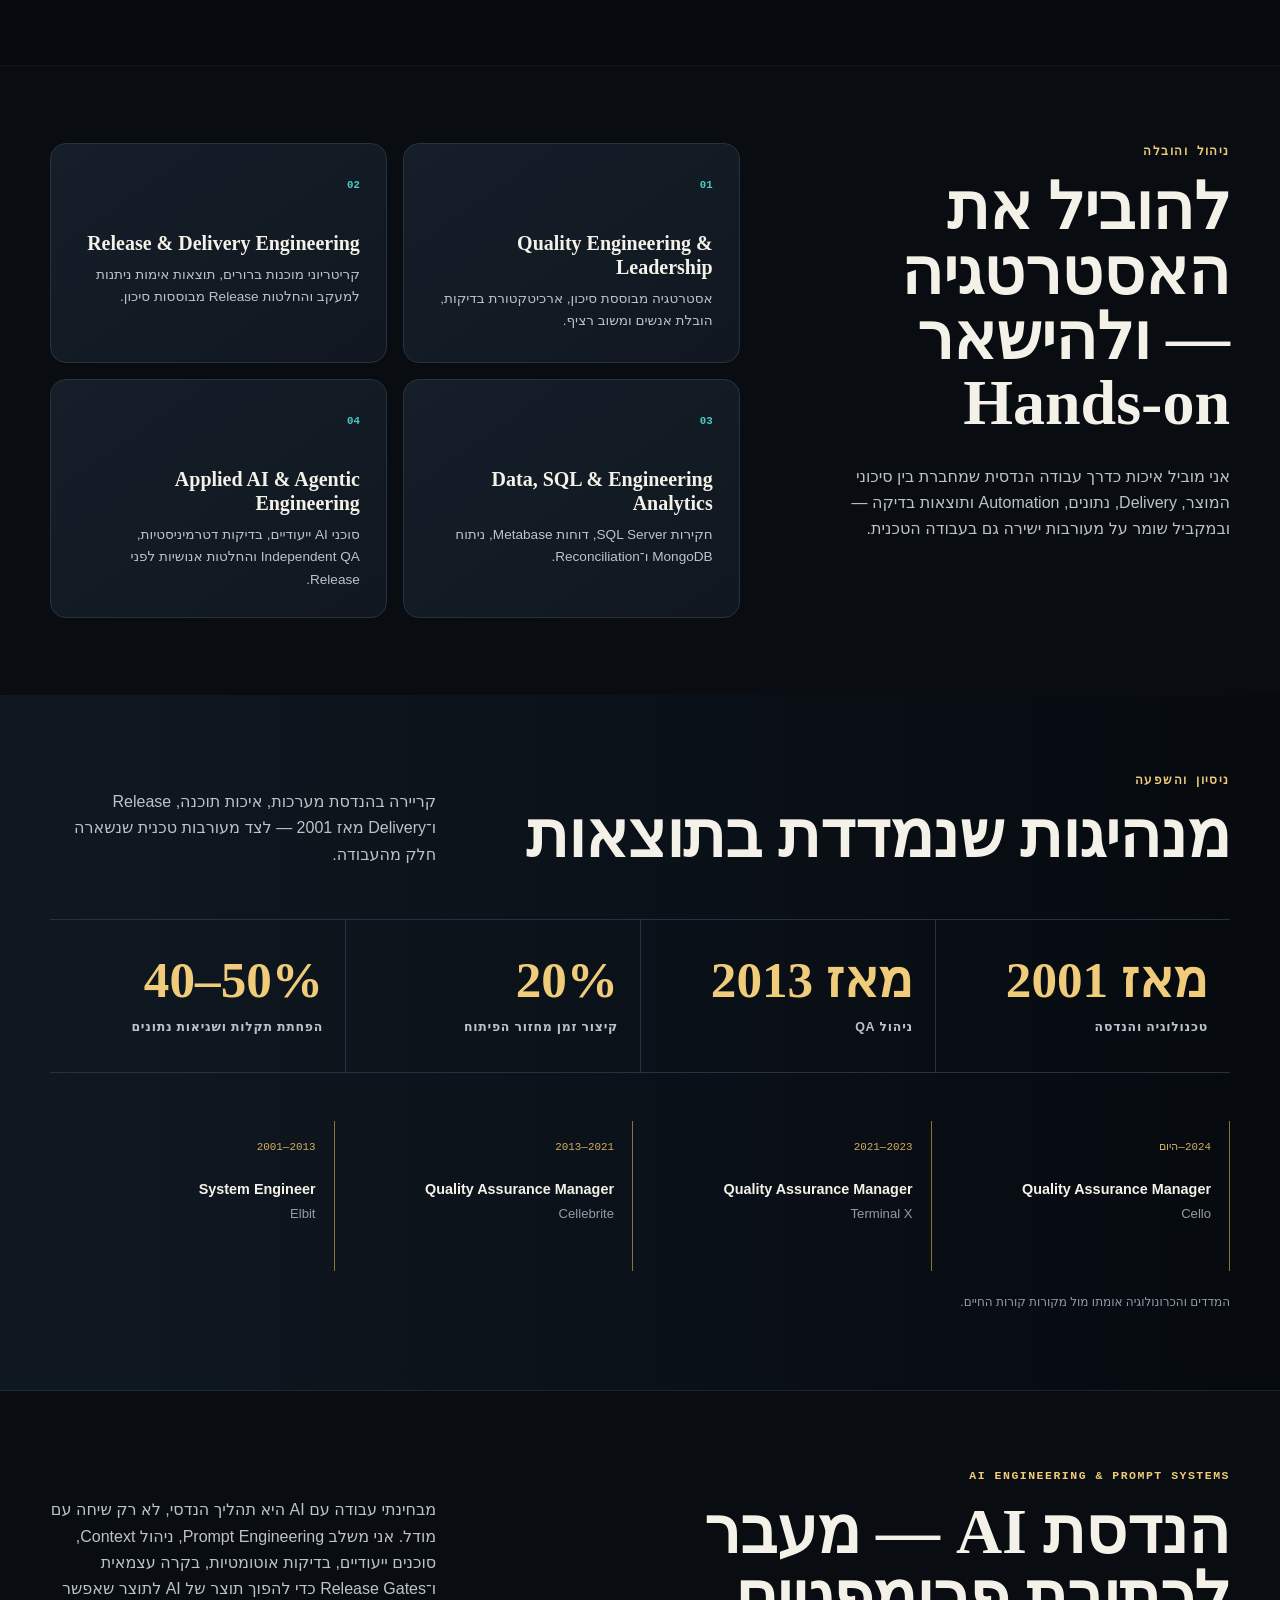
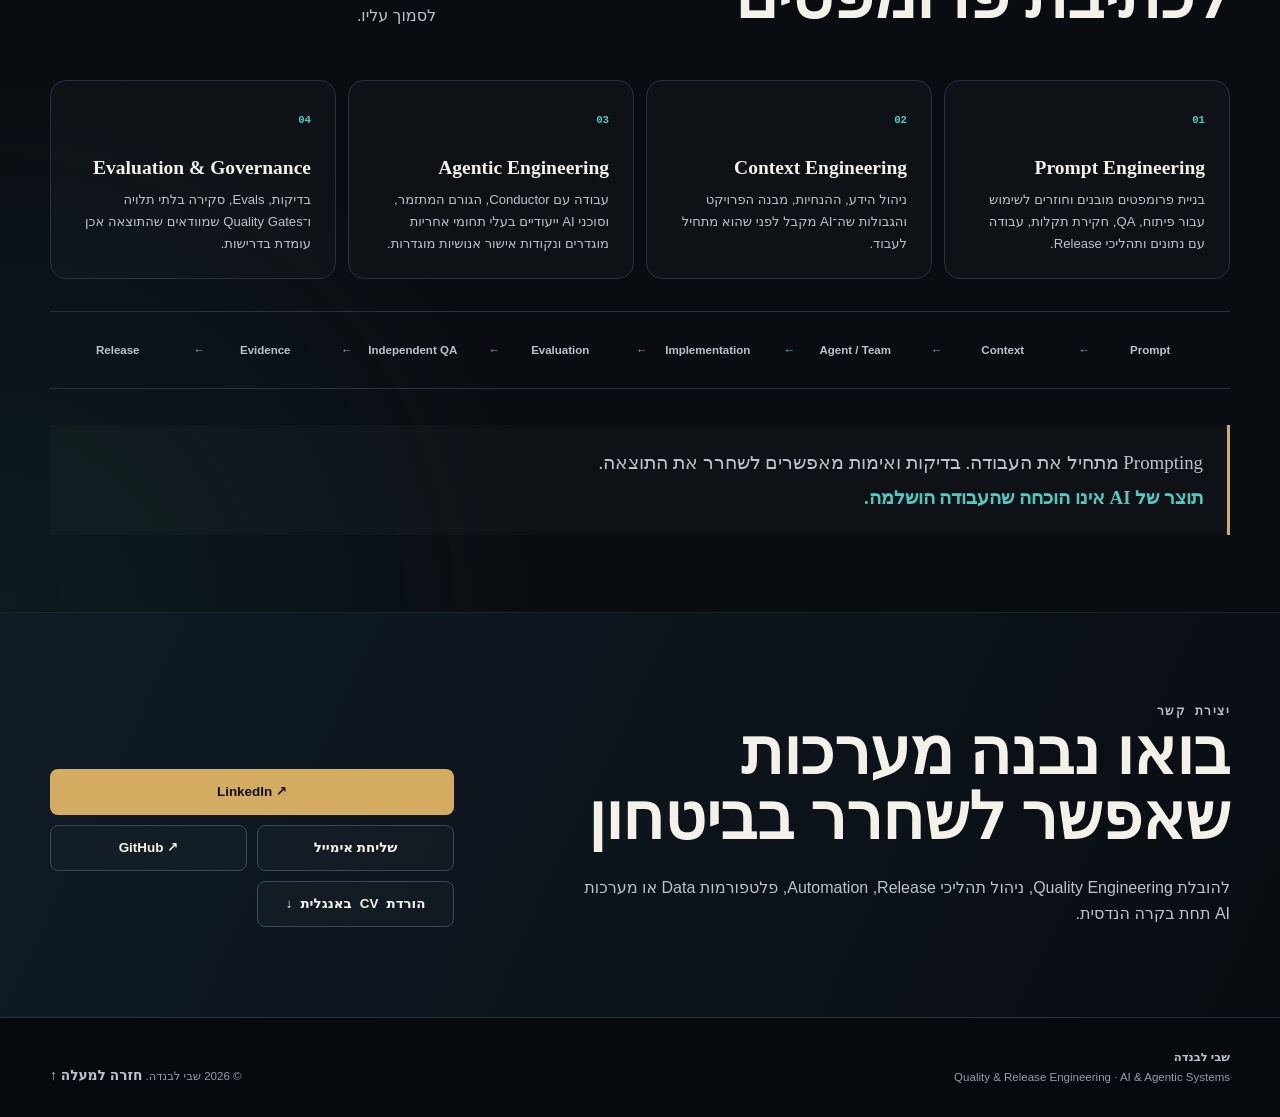
==== commit ab23eec7: "feat: reposition portfolio around quality, data and applied AI" ====
--- a/he/index.html
+++ b/he/index.html
@@ -3,7 +3,7 @@
   <head>
     <meta charset="utf-8" />
     <meta name="viewport" content="width=device-width, initial-scale=1" />
-    <title>שבי לבנדה | Quality &amp; Release Engineering Leader | AI &amp; Agentic Systems Builder</title>
+    <title>שבי לבנדה | Quality, Release &amp; Applied AI Engineering Leader</title>
     <meta name="description" content="שבי לבנדה מוביל תהליכי איכות ושחרור גרסאות, ובונה מערכות אוטומציה, פלטפורמות נתונים ופתרונות AI שמאפשרים לצוותים לעבוד מהר יותר — בלי לוותר על בדיקה, בקרה ואמינות." />
     <meta name="theme-color" content="#090d12" />
     <meta name="color-scheme" content="dark" />
@@ -32,7 +32,7 @@
     <header class="site-header" data-header>
       <div class="header-inner">
         <a class="brand" href="#top" aria-label="שבי לבנדה, דף הבית">
-          <span class="brand-name">שבי לבנדה</span><span class="brand-role">Quality &amp; Release Engineering</span>
+          <span class="brand-name">שבי לבנדה</span><span class="brand-role">Quality · Release · Data · Applied AI</span>
         </a>
         <nav class="desktop-nav" aria-label="ניווט ראשי">
           <a href="#work">פרויקטים</a><a href="#about">אודות</a><a href="#experience">ניסיון</a><a href="#ai-engineering">AI Engineering</a><a href="#contact">יצירת קשר</a>
@@ -56,13 +56,13 @@
         <div class="hero-glow" aria-hidden="true"></div>
         <div class="shell hero-grid">
           <div class="hero-copy">
-            <p class="eyebrow"><bdi dir="ltr">Quality Engineering</bdi> · ניהול תהליכי <bdi dir="ltr">Release</bdi> · <bdi dir="ltr">AI Engineering</bdi></p>
+            <p class="eyebrow"><bdi dir="ltr">Quality · Release · Data-driven delivery · Applied AI</bdi></p>
             <h1 id="hero-title">שבי לבנדה</h1>
-            <p class="hero-role">Quality &amp; Release Engineering Leader<span>AI &amp; Agentic Systems Builder</span></p>
+            <p class="hero-role">Quality, Release &amp; Applied AI Engineering Leader<span>Data-driven delivery · SQL &amp; BI · Automation · Agentic Engineering</span></p>
             <p class="hero-value">אני מוביל תהליכי איכות ושחרור גרסאות, ובונה מערכות אוטומציה, פלטפורמות נתונים ופתרונות <bdi dir="ltr">AI</bdi> שמאפשרים לצוותים לעבוד מהר יותר — בלי לוותר על בדיקה, בקרה ואמינות.</p>
             <div class="hero-actions"><a class="button button-primary" href="#work">לפרויקטים שלי</a><a class="button button-secondary" href="../assets/cv/Shabi-Levanda-CV-EN.pdf" download aria-label="הורדת קורות החיים באנגלית">הורדת <bdi dir="ltr">CV</bdi> באנגלית <span aria-hidden="true">↓</span></a></div>
             <div class="hero-links" aria-label="פרופילים מקצועיים"><a href="https://github.com/ShabiLev" target="_blank" rel="noopener noreferrer"><bdi>GitHub ↗</bdi></a><a href="https://www.linkedin.com/in/shabi-levanda/" target="_blank" rel="noopener noreferrer"><bdi>LinkedIn ↗</bdi></a></div>
-            <ul class="capability-list" aria-label="תחומי התמחות מרכזיים"><li>Quality Engineering</li><li>Release Management</li><li>AI Engineering</li><li>Data Platforms</li></ul>
+            <ul class="capability-list" aria-label="תחומי התמחות מרכזיים"><li>Quality Engineering</li><li>Release Management</li><li>SQL &amp; BI</li><li>Applied AI</li></ul>
           </div>
           <figure class="portrait-card">
             <div class="portrait-frame"><img src="../assets/shabi-levanda-portrait.jpg" alt="דיוקן מקצועי של שבי לבנדה" width="700" height="896" fetchpriority="high" /></div>
@@ -109,9 +109,9 @@
         </div>
       </section>
 
-      <section id="about" class="section" aria-labelledby="about-title"><div class="shell about-grid"><div class="about-intro"><p class="eyebrow">ניהול והובלה</p><h2 id="about-title">להוביל את האסטרטגיה — ולהישאר <bdi dir="ltr">Hands-on</bdi></h2><p>אני מוביל איכות כדרך עבודה הנדסית שמחברת בין סיכוני המוצר, <bdi dir="ltr">Delivery</bdi>, ארכיטקטורה, <bdi dir="ltr">Automation</bdi> ותוצאות בדיקה — ובמקביל שומר על מעורבות ישירה גם בעבודה הטכנית.</p></div><div class="pillar-grid"><article><span>01</span><h3>Quality Engineering</h3><p>אסטרטגיה מבוססת סיכון, ארכיטקטורת בדיקות ומשוב רציף כחלק מתהליך ה־<bdi dir="ltr">Delivery</bdi>.</p></article><article><span>02</span><h3>Release &amp; Delivery</h3><p>קריטריוני מוכנות ברורים, תוצאות אימות גלויות והחלטות <bdi dir="ltr">Release</bdi> שאפשר להסביר ולבסס.</p></article><article><span>03</span><h3>Automation &amp; Platforms</h3><p>מערכות וכלים שמאפשרים לצוותים להריץ תהליכים אמינים ועקביים שוב ושוב.</p></article><article><span>04</span><h3>AI Engineering</h3><p>סוכני <bdi dir="ltr">AI</bdi> עם תחומי אחריות מוגדרים, בדיקות דטרמיניסטיות ובקרה עצמאית לפני שמסתמכים על התוצאה.</p></article></div></div></section>
+      <section id="about" class="section" aria-labelledby="about-title"><div class="shell about-grid"><div class="about-intro"><p class="eyebrow">ניהול והובלה</p><h2 id="about-title">להוביל את האסטרטגיה — ולהישאר <bdi dir="ltr">Hands-on</bdi></h2><p>אני מוביל איכות כדרך עבודה הנדסית שמחברת בין סיכוני המוצר, <bdi dir="ltr">Delivery</bdi>, נתונים, <bdi dir="ltr">Automation</bdi> ותוצאות בדיקה — ובמקביל שומר על מעורבות ישירה גם בעבודה הטכנית.</p></div><div class="pillar-grid"><article><span>01</span><h3>Quality Engineering &amp; Leadership</h3><p>אסטרטגיה מבוססת סיכון, ארכיטקטורת בדיקות, הובלת אנשים ומשוב רציף.</p></article><article><span>02</span><h3>Release &amp; Delivery Engineering</h3><p>קריטריוני מוכנות ברורים, תוצאות אימות ניתנות למעקב והחלטות <bdi dir="ltr">Release</bdi> מבוססות סיכון.</p></article><article><span>03</span><h3>Data, SQL &amp; Engineering Analytics</h3><p>חקירות <bdi dir="ltr">SQL Server</bdi>, דוחות <bdi dir="ltr">Metabase</bdi>, ניתוח <bdi dir="ltr">MongoDB</bdi> ו־<bdi dir="ltr">Reconciliation</bdi>.</p></article><article><span>04</span><h3>Applied AI &amp; Agentic Engineering</h3><p>סוכני <bdi dir="ltr">AI</bdi> ייעודיים, בדיקות דטרמיניסטיות, <bdi dir="ltr">Independent QA</bdi> והחלטות אנושיות לפני <bdi dir="ltr">Release</bdi>.</p></article></div></div></section>
 
-      <section id="experience" class="section section-impact" aria-labelledby="experience-title"><div class="shell"><div class="section-heading"><div><p class="eyebrow">ניסיון והשפעה</p><h2 id="experience-title">מנהיגות שנמדדת בתוצאות</h2></div><p>יותר משני עשורים בהנדסת מערכות, איכות תוכנה, Release ו-Delivery — לצד מעורבות טכנית שנשארה חלק מהעבודה.</p></div><dl class="metrics" aria-label="נתוני ניסיון והשפעה מקצועית"><div><dt><bdi>20+</bdi></dt><dd>שנים בהיי-טק</dd></div><div><dt><bdi>10+</bdi></dt><dd>שנות ניהול QA</dd></div><div><dt><bdi>20%</bdi></dt><dd>קיצור זמן מחזור הפיתוח</dd></div><div><dt><bdi>40–50%</bdi></dt><dd>הפחתת תקלות ושגיאות נתונים</dd></div></dl><ol class="experience-line" aria-label="ניסיון מקצועי לפי שנים"><li><span><bdi>2024—היום</bdi></span><strong>Quality Assurance Manager</strong><em>Cello</em></li><li><span><bdi>2021—2023</bdi></span><strong>Quality Assurance Manager</strong><em>Terminal X</em></li><li><span><bdi>2013—2021</bdi></span><strong>Quality Assurance Manager</strong><em>Cellebrite</em></li><li><span><bdi>2001—2013</bdi></span><strong>System Engineer</strong><em>Elbit</em></li></ol><p class="source-note">המדדים והכרונולוגיה אומתו מול מקורות קורות החיים.</p></div></section>
+      <section id="experience" class="section section-impact" aria-labelledby="experience-title"><div class="shell"><div class="section-heading"><div><p class="eyebrow">ניסיון והשפעה</p><h2 id="experience-title">מנהיגות שנמדדת בתוצאות</h2></div><p>קריירה בהנדסת מערכות, איכות תוכנה, <bdi dir="ltr">Release</bdi> ו־<bdi dir="ltr">Delivery</bdi> מאז 2001 — לצד מעורבות טכנית שנשארה חלק מהעבודה.</p></div><dl class="metrics" aria-label="נתוני ניסיון והשפעה מקצועית"><div><dt><bdi>מאז 2001</bdi></dt><dd>טכנולוגיה והנדסה</dd></div><div><dt><bdi>מאז 2013</bdi></dt><dd>ניהול QA</dd></div><div><dt><bdi>20%</bdi></dt><dd>קיצור זמן מחזור הפיתוח</dd></div><div><dt><bdi>40–50%</bdi></dt><dd>הפחתת תקלות ושגיאות נתונים</dd></div></dl><ol class="experience-line" aria-label="ניסיון מקצועי לפי שנים"><li><span><bdi>2024—היום</bdi></span><strong>Quality Assurance Manager</strong><em>Cello</em></li><li><span><bdi>2021—2023</bdi></span><strong>Quality Assurance Manager</strong><em>Terminal X</em></li><li><span><bdi>2013—2021</bdi></span><strong>Quality Assurance Manager</strong><em>Cellebrite</em></li><li><span><bdi>2001—2013</bdi></span><strong>System Engineer</strong><em>Elbit</em></li></ol><p class="source-note">המדדים והכרונולוגיה אומתו מול מקורות קורות החיים.</p></div></section>
 
       <section id="ai-engineering" class="section section-ai" aria-labelledby="ai-title"><div class="shell"><div class="section-heading ai-heading"><div><p class="eyebrow">AI Engineering &amp; Prompt Systems</p><h2 id="ai-title">הנדסת <bdi dir="ltr">AI</bdi> — מעבר לכתיבת פרומפטים</h2></div><p class="ai-copy">מבחינתי עבודה עם <bdi dir="ltr">AI</bdi> היא תהליך הנדסי, לא רק שיחה עם מודל. אני משלב <bdi dir="ltr">Prompt Engineering</bdi>, ניהול <bdi dir="ltr">Context</bdi>, סוכנים ייעודיים, בדיקות אוטומטיות, בקרה עצמאית ו־<bdi dir="ltr">Release Gates</bdi> כדי להפוך תוצר של <bdi dir="ltr">AI</bdi> לתוצר שאפשר לסמוך עליו.</p></div><div class="ai-capabilities"><article><span>01</span><h3>Prompt Engineering</h3><p>בניית פרומפטים מובנים וחוזרים לשימוש עבור פיתוח, <bdi dir="ltr">QA</bdi>, חקירת תקלות, עבודה עם נתונים ותהליכי <bdi dir="ltr">Release</bdi>.</p></article><article><span>02</span><h3>Context Engineering</h3><p>ניהול הידע, ההנחיות, מבנה הפרויקט והגבולות שה־<bdi dir="ltr">AI</bdi> מקבל לפני שהוא מתחיל לעבוד.</p></article><article><span>03</span><h3>Agentic Engineering</h3><p>עבודה עם <bdi dir="ltr">Conductor</bdi>, הגורם המתזמר, וסוכני <bdi dir="ltr">AI</bdi> ייעודיים בעלי תחומי אחריות מוגדרים ונקודות אישור אנושיות מוגדרות.</p></article><article><span>04</span><h3>Evaluation &amp; Governance</h3><p>בדיקות, <bdi dir="ltr">Evals</bdi>, סקירה בלתי תלויה ו־<bdi dir="ltr">Quality Gates</bdi> שמוודאים שהתוצאה אכן עומדת בדרישות.</p></article></div><ol class="ai-flow" aria-label="תהליך עבודה מבוקר עם AI"><li>Prompt</li><li>Context</li><li>Agent / Team</li><li>Implementation</li><li>Evaluation</li><li>Independent QA</li><li>Evidence</li><li>Release</li></ol><blockquote><bdi dir="ltr">Prompting</bdi> מתחיל את העבודה. בדיקות ואימות מאפשרים לשחרר את התוצאה.<strong>תוצר של <bdi dir="ltr">AI</bdi> אינו הוכחה שהעבודה הושלמה.</strong></blockquote></div></section>
 
